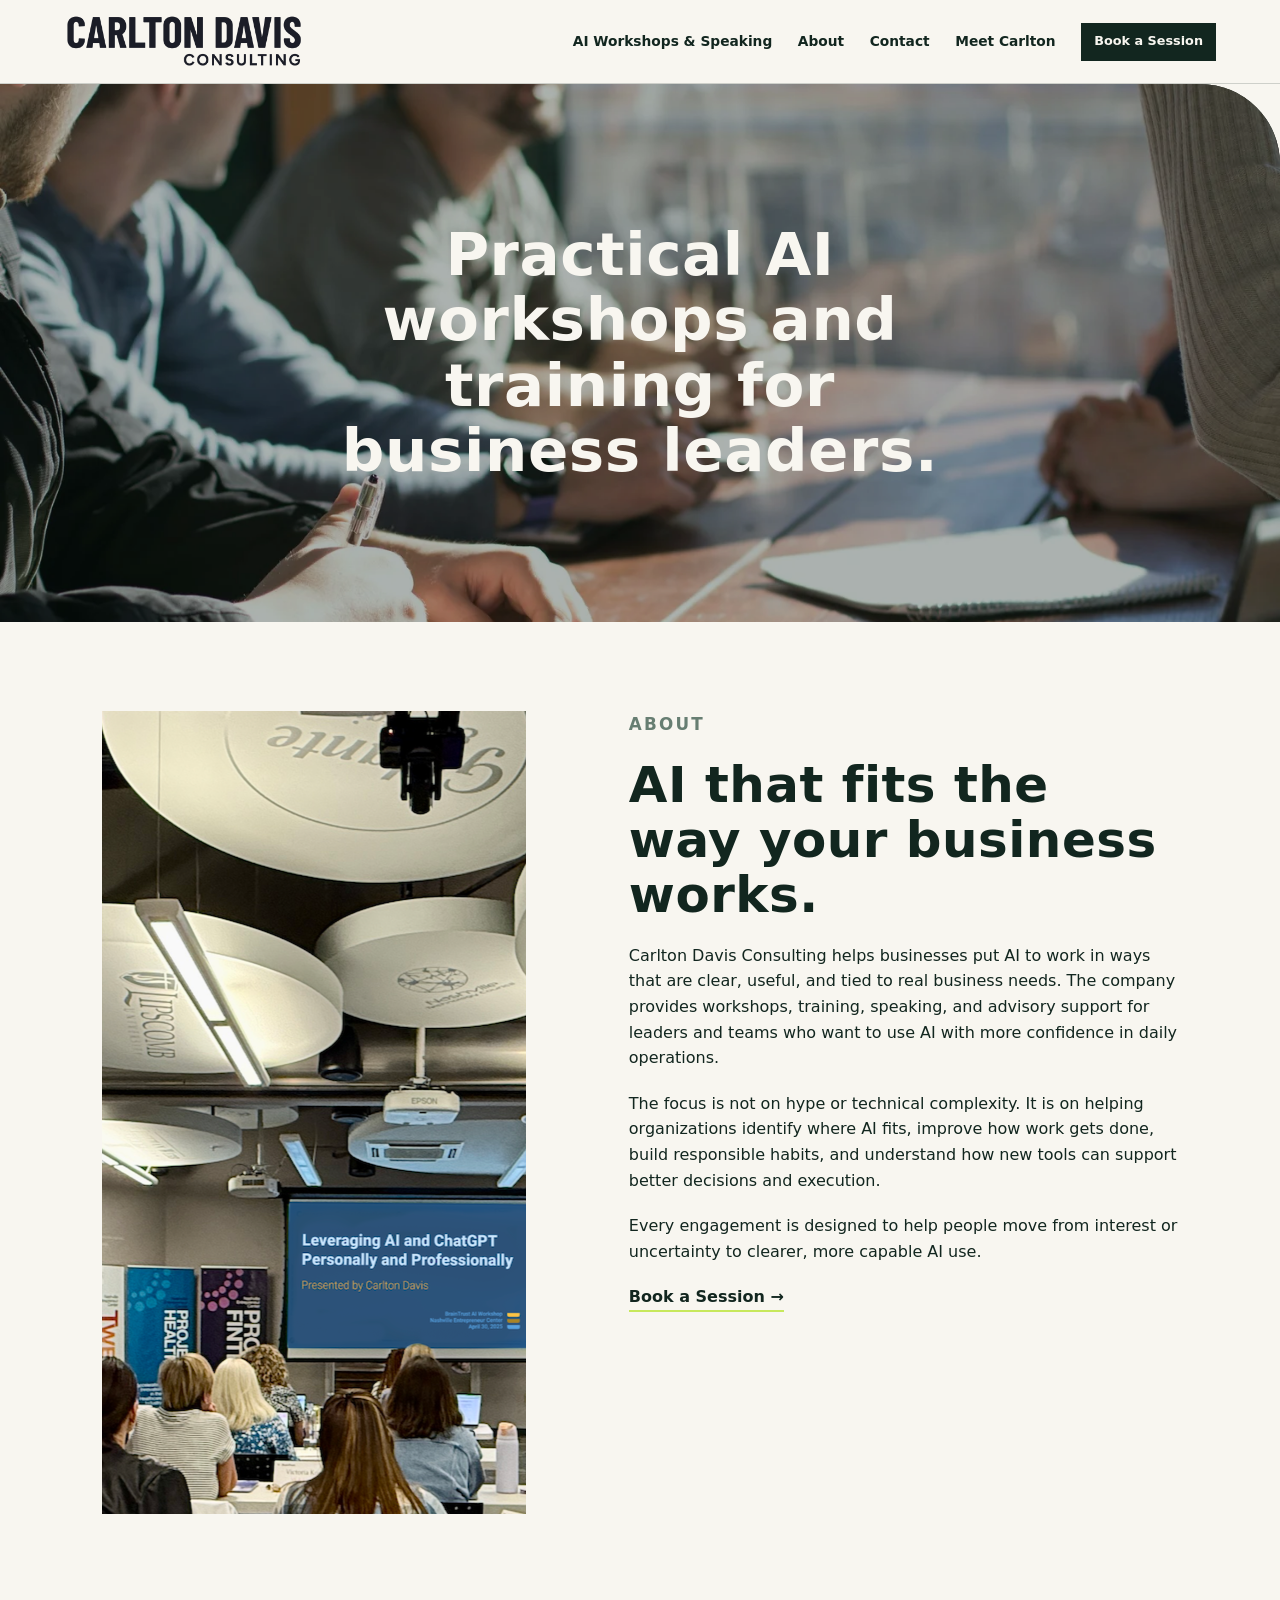
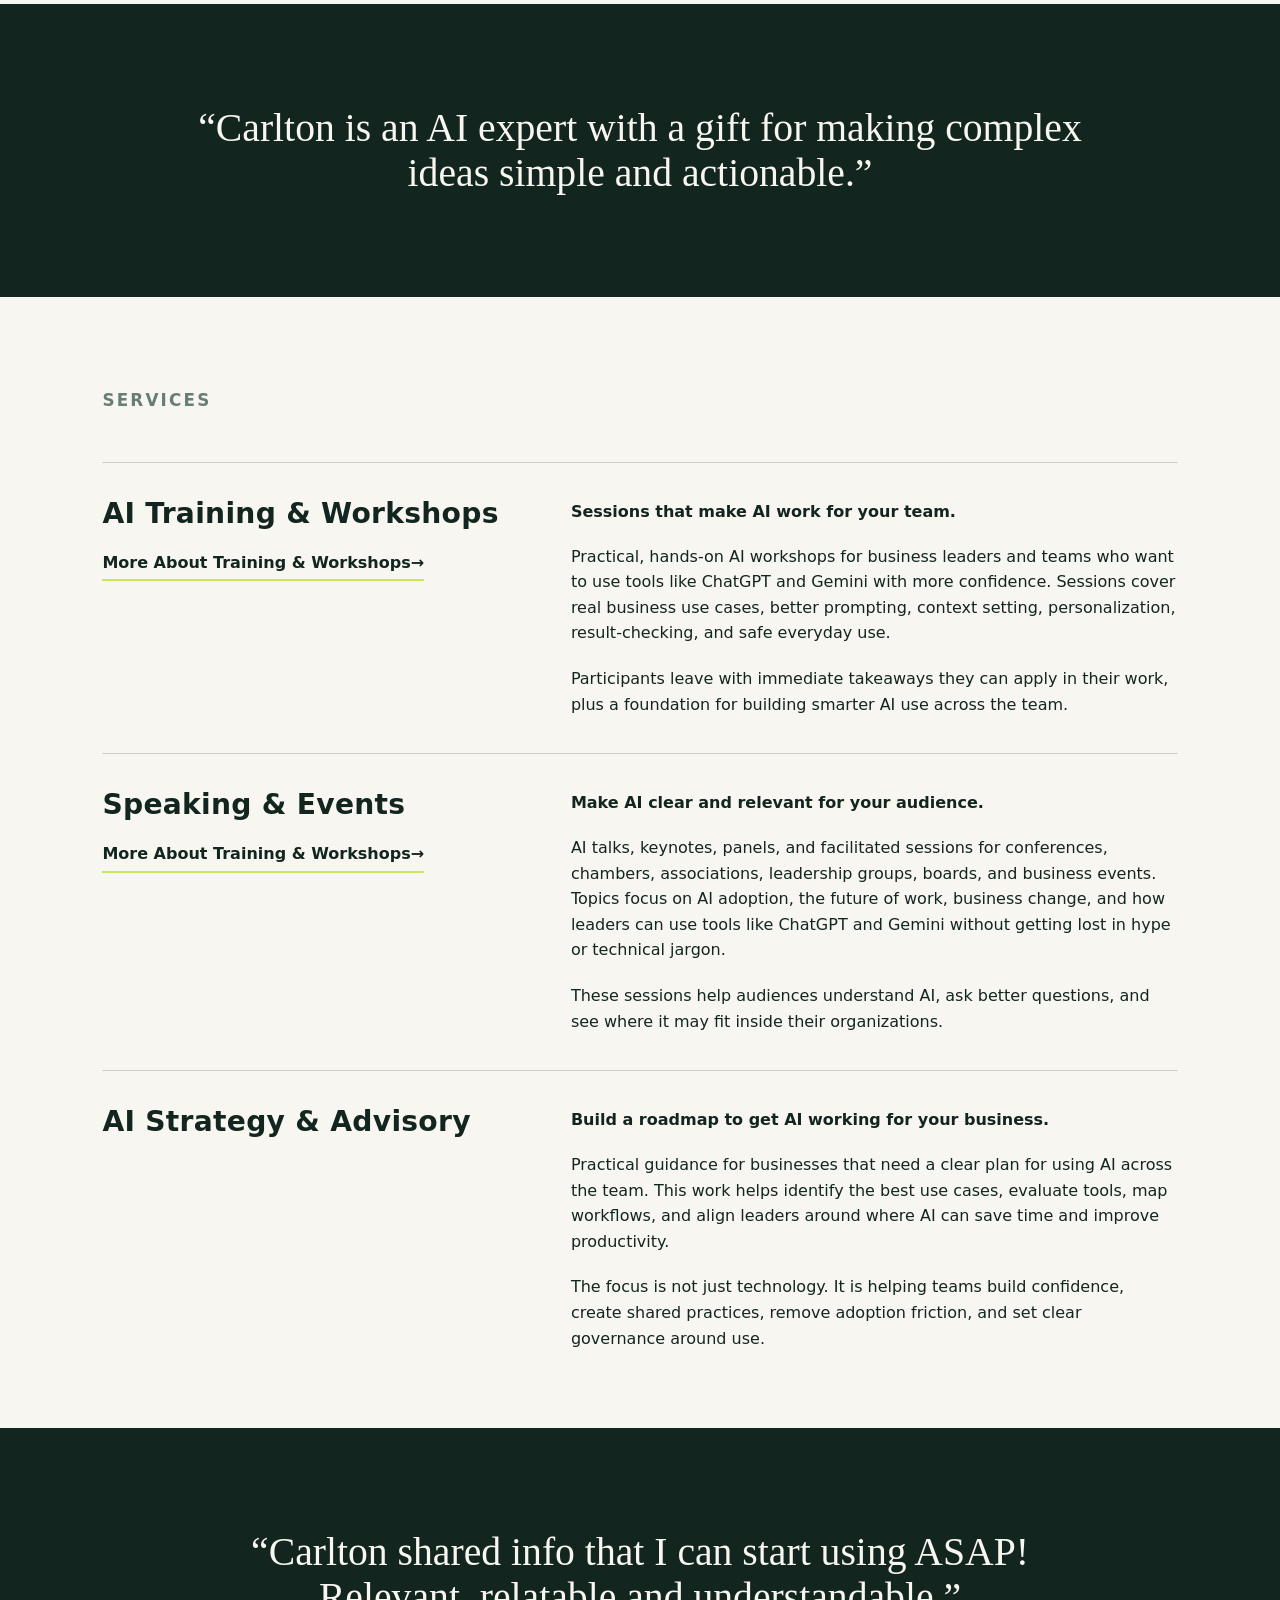
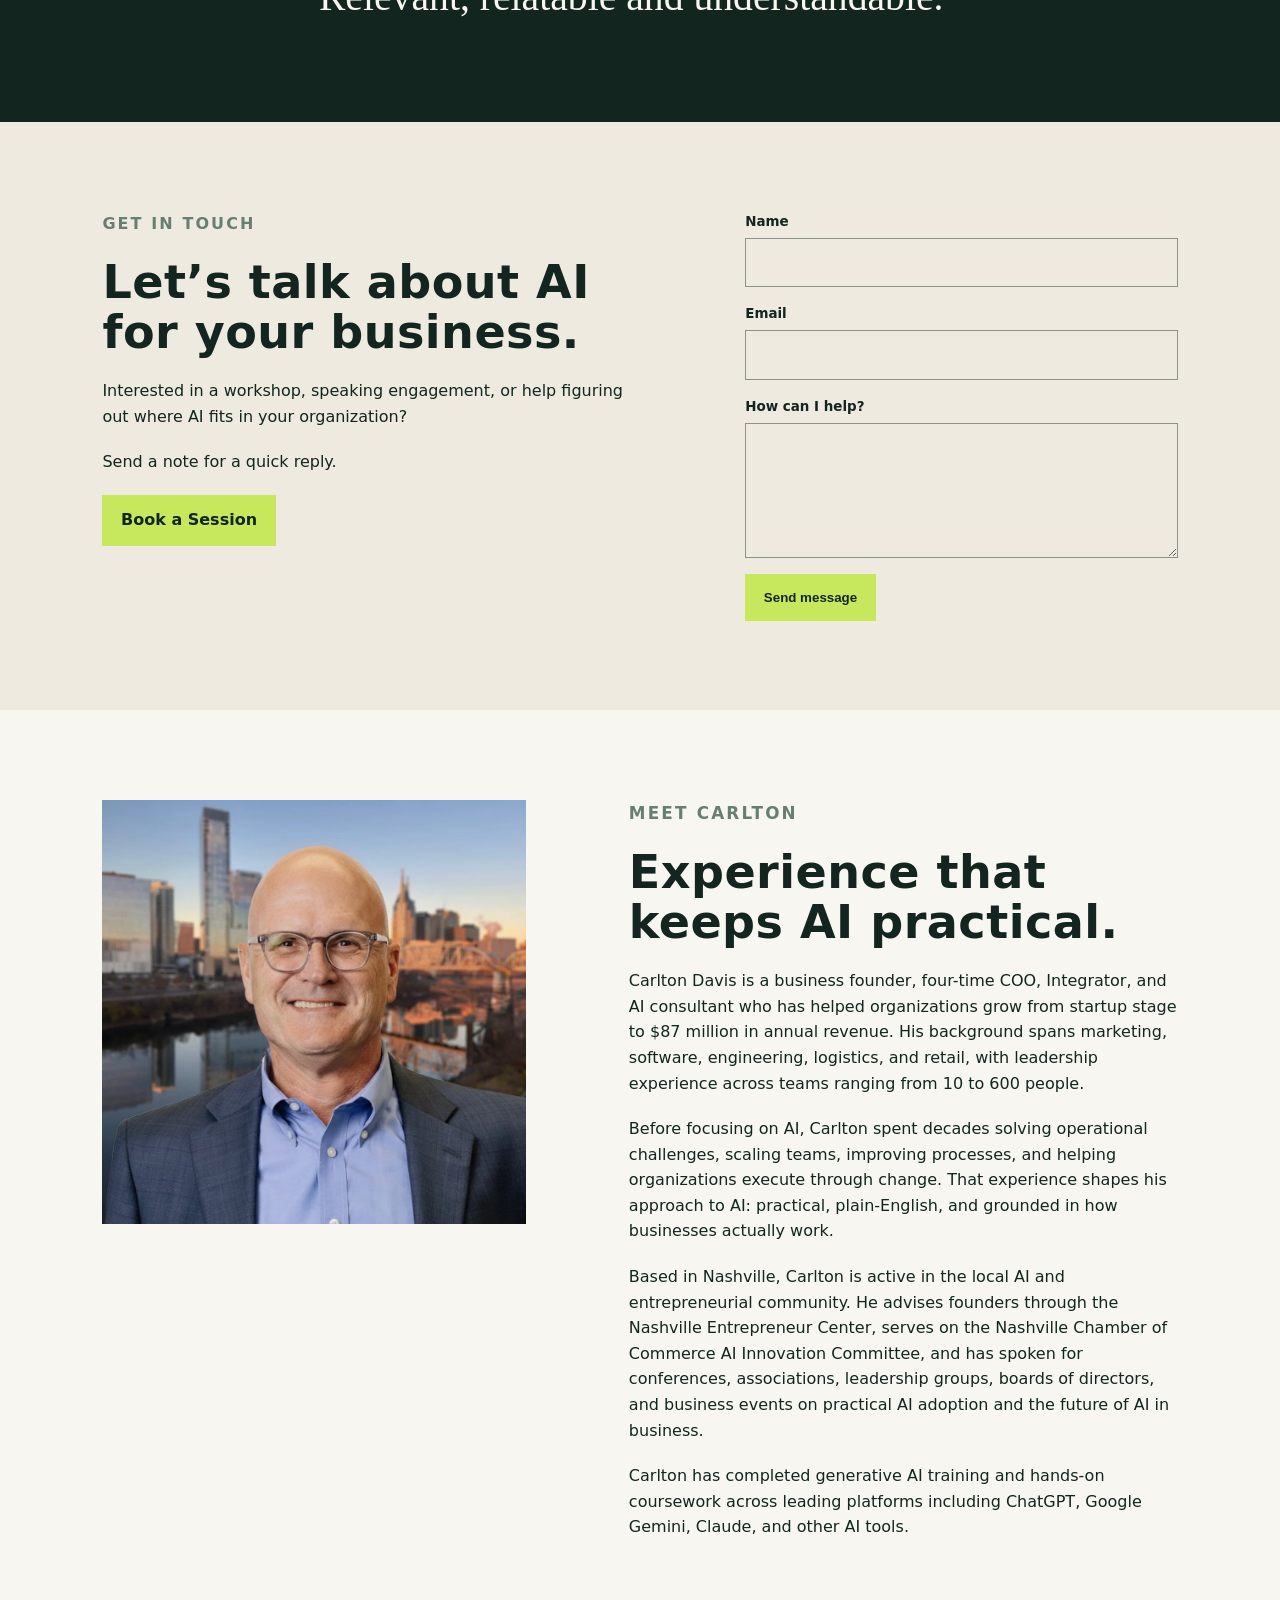
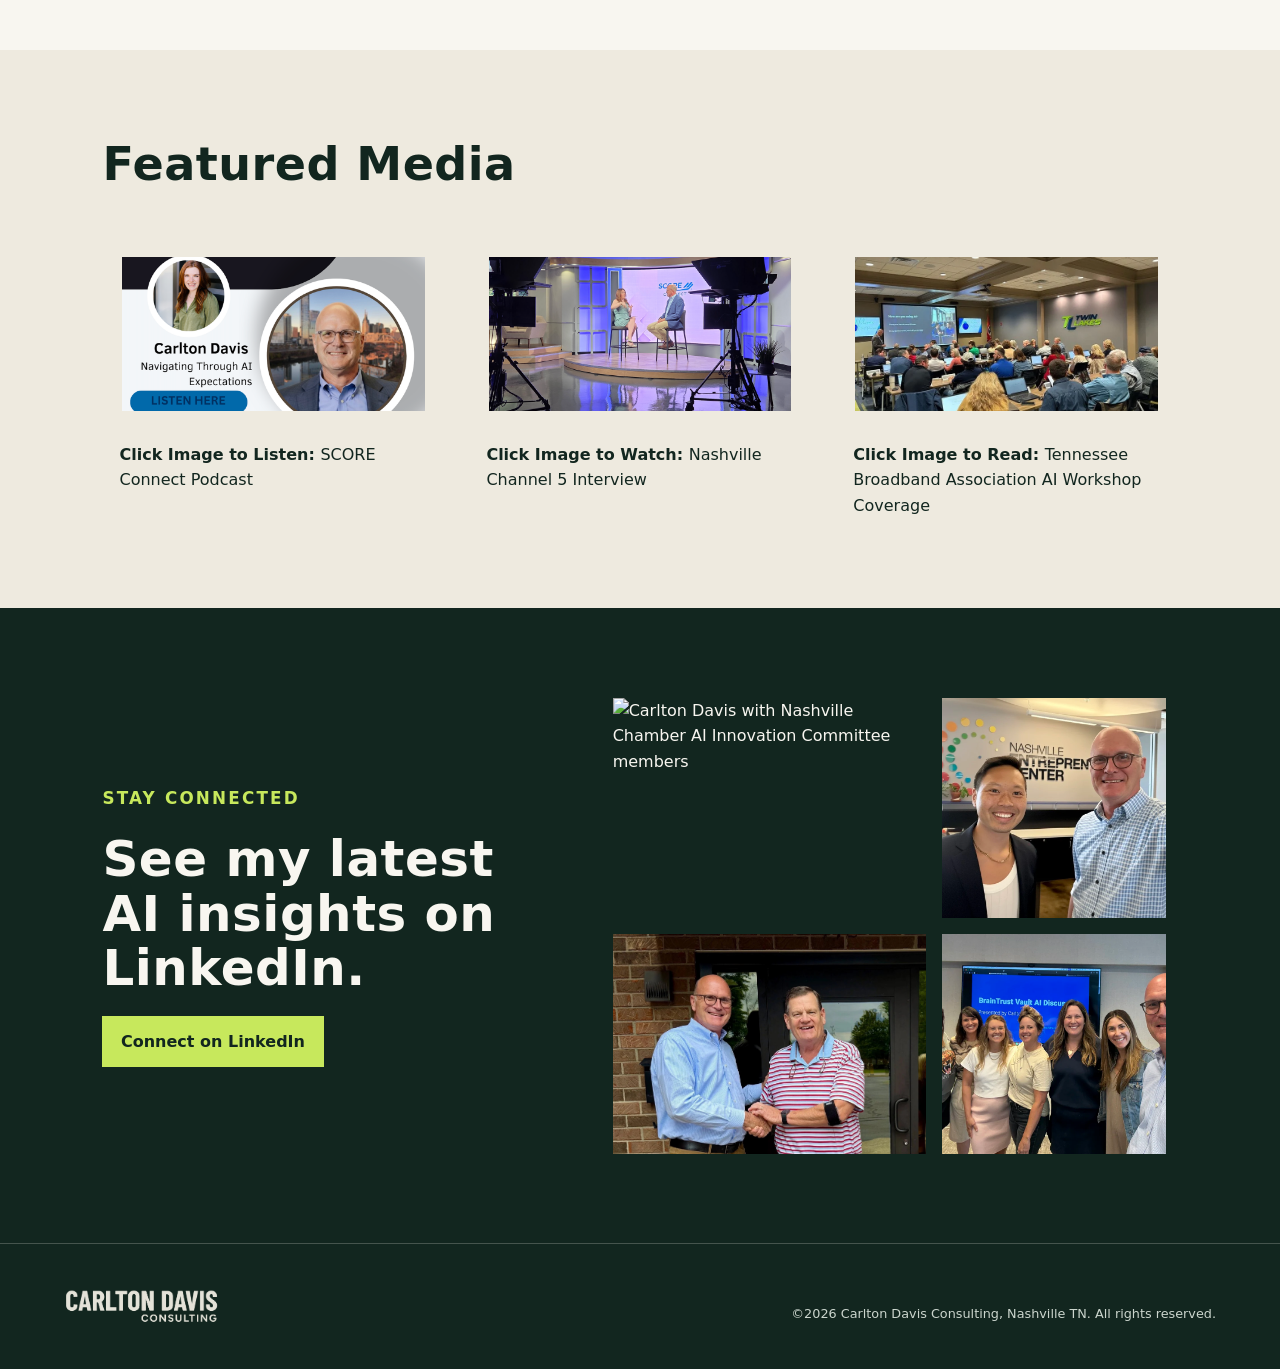
==== index.html @ 9c897fec "Update index.html" ====
<!doctype html>
<html lang="en">
  <head>
    <meta charset="utf-8">
    <meta name="viewport" content="width=device-width, initial-scale=1">
    <meta name="description" content="Carlton Davis Consulting helps business leaders and teams use AI with practical workshops, training, speaking, and strategy in Nashville and beyond.">
    <meta name="robots" content="index, follow">
    <title>Carlton Davis Consulting | Practical AI Workshops &amp; Training</title>
    <link rel="canonical" href="https://www.carltondavisconsulting.com/">
    <meta property="og:site_name" content="Carlton Davis Consulting">
    <meta property="og:type" content="website">
    <meta property="og:title" content="Carlton Davis Consulting | Practical AI Workshops &amp; Training">
    <meta property="og:description" content="Practical AI workshops, training, speaking, and strategy for business leaders and teams.">
    <meta property="og:url" content="https://www.carltondavisconsulting.com/">
    <meta property="og:image" content="https://www.carltondavisconsulting.com/assets/og.jpg">
    <meta name="twitter:card" content="summary_large_image">
    <meta name="twitter:title" content="Carlton Davis Consulting | Practical AI Workshops &amp; Training">
    <meta name="twitter:description" content="Practical AI workshops, training, speaking, and strategy for business leaders and teams.">
    <meta name="twitter:image" content="https://www.carltondavisconsulting.com/assets/og.jpg">
    <link rel="stylesheet" href="assets/styles.css">

    <link rel="stylesheet" href="assets/hero.css?v=11">
    <link rel="stylesheet" href="assets/headings.css?v=10">
    <link rel="stylesheet" href="assets/quote-bands.css">
    <link rel="stylesheet" href="assets/contact-light.css">
    <link rel="stylesheet" href="assets/services-layout.css">
    <link rel="stylesheet" href="assets/meet-carlton-image.css">
    <link rel="stylesheet" href="assets/featured-media.css?v=3">
    <script type="application/ld+json">
      {"@context":"https://schema.org","@type":"ProfessionalService","name":"Carlton Davis Consulting","url":"https://www.carltondavisconsulting.com/","description":"Practical AI workshops, training, speaking, and strategy for business leaders and teams.","areaServed":"Nashville, Tennessee and beyond","founder":{"@type":"Person","name":"Carlton Davis"},"sameAs":["https://www.linkedin.com/in/carltondavis/"],"hasOfferCatalog":{"@type":"OfferCatalog","name":"Services","itemListElement":[{"@type":"Offer","itemOffered":{"@type":"Service","name":"AI Training & Workshops"}},{"@type":"Offer","itemOffered":{"@type":"Service","name":"Speaking & Events"}},{"@type":"Offer","itemOffered":{"@type":"Service","name":"AI Strategy & Advisory"}}]}}
    </script>
  </head>
  <body>
    <a class="skip-link" href="#main">Skip to content</a>
    <header class="site-header">
      <a class="brand" href="/" aria-label="Carlton Davis Consulting home">Carlton Davis <span>Consulting</span></a>
      <button class="menu-button" type="button" aria-expanded="false" aria-controls="site-nav">Menu</button>
      <nav id="site-nav" class="site-nav" aria-label="Primary navigation">
        <a href="ai-workshops-speaking/index.html">AI Workshops &amp; Speaking</a>
        <a href="#about">About</a>
        <a href="#contact">Contact</a>
        <a href="#carlton">Meet Carlton</a>
        <a class="button button-small" href="https://calendar.app.google/vsopyCJjrNw46KgU7" target="_blank" rel="noopener">Book a Session<span class="sr-only">, opens Google Calendar</span></a>
      </nav>
    </header>
    <main id="main">
      <section class="hero section-dark">
        <div class="hero-copy">
          <h1>Practical AI<br>workshops and<br>training for<br>business leaders.</h1>
        </div>
        <img class="hero-image" src="assets/hero.jpg" width="1500" height="1000" alt="Business team collaborating around a table" fetchpriority="high">
      </section>

      <section id="about" class="section split intro">
        <img src="assets/panel.jpg" width="1487" height="803" alt="Carlton Davis speaking on an AI panel at Nashville Entrepreneur Center" loading="lazy">
        <div>
          <p class="eyebrow">About</p>
          <h2>AI that fits the way your business works.</h2>
          <p>Carlton Davis Consulting helps businesses put AI to work in ways that are clear, useful, and tied to real business needs. The company provides workshops, training, speaking, and advisory support for leaders and teams who want to use AI with more confidence in daily operations.</p>
          <p>The focus is not on hype or technical complexity. It is on helping organizations identify where AI fits, improve how work gets done, build responsible habits, and understand how new tools can support better decisions and execution.</p>
          <p>Every engagement is designed to help people move from interest or uncertainty to clearer, more capable AI use.</p>
          <a class="text-link" href="https://calendar.app.google/vsopyCJjrNw46KgU7" target="_blank" rel="noopener">Book a Session <span aria-hidden="true">→</span></a>
        </div>
      </section>

      <blockquote class="quote section-dark">“Carlton is an AI expert with a gift for making complex ideas simple and actionable.”</blockquote>

      <section class="section services" aria-label="Services">
        <div class="section-heading"><p class="eyebrow">Services</p></div>
        <div class="service-list">
          <article>
            <div class="service-main"><h3>AI Training &amp; Workshops</h3><a class="text-link" href="ai-workshops-speaking/">More About Training &amp; Workshops <span aria-hidden="true">→</span></a></div>
            <div class="service-copy"><p class="service-tagline">Sessions that make AI work for your team.</p><p>Practical, hands-on AI workshops for business leaders and teams who want to use tools like ChatGPT and Gemini with more confidence. Sessions cover real business use cases, better prompting, context setting, personalization, result-checking, and safe everyday use.</p><p class="service-support">Participants leave with immediate takeaways they can apply in their work, plus a foundation for building smarter AI use across the team.</p></div>
          </article>
          <article>
            <div class="service-main"><h3>Speaking &amp; Events</h3><a class="text-link" href="ai-workshops-speaking/">More About Training &amp; Workshops <span aria-hidden="true">→</span></a></div>
            <div class="service-copy"><p class="service-tagline">Make AI clear and relevant for your audience.</p><p>AI talks, keynotes, panels, and facilitated sessions for conferences, chambers, associations, leadership groups, boards, and business events. Topics focus on AI adoption, the future of work, business change, and how leaders can use tools like ChatGPT and Gemini without getting lost in hype or technical jargon.</p><p class="service-support">These sessions help audiences understand AI, ask better questions, and see where it may fit inside their organizations.</p></div>
          </article>
          <article>
            <div class="service-main"><h3>AI Strategy &amp; Advisory</h3></div>
            <div class="service-copy"><p class="service-tagline">Build a roadmap to get AI working for your business.</p><p>Practical guidance for businesses that need a clear plan for using AI across the team. This work helps identify the best use cases, evaluate tools, map workflows, and align leaders around where AI can save time and improve productivity.</p><p class="service-support">The focus is not just technology. It is helping teams build confidence, create shared practices, remove adoption friction, and set clear governance around use.</p></div>
          </article>
        </div>
      </section>

      <blockquote class="quote quote-light">“Carlton shared info that I can start using ASAP! Relevant, relatable and understandable.”</blockquote>

      <section id="contact" class="section contact-section">
        <div><p class="eyebrow">Get in touch</p><h2>Let’s talk about AI for your business.</h2><p>Interested in a workshop, speaking engagement, or help figuring out where AI fits in your organization?</p><p>Send a note for a quick reply.</p><a class="button button-light" href="https://calendar.app.google/vsopyCJjrNw46KgU7" target="_blank" rel="noopener">Book a Session<span class="sr-only">, opens Google Calendar</span></a></div>
        <form class="contact-form" action="https://formspree.io/f/xrpzqgog" method="POST">
          <label>Name<input name="name" autocomplete="name" required></label>
          <label>Email<input type="email" name="email" autocomplete="email" required></label>
          <label>How can I help?<textarea name="message" rows="5" required></textarea></label>
          <button class="button button-light" type="submit">Send message</button>
        </form>
      </section>

      <section id="carlton" class="section split bio">
        <img src="assets/carlton.jpg" width="1024" height="1024" alt="Carlton Davis, AI consultant and trainer" loading="lazy">
        <div><p class="eyebrow">Meet Carlton</p><h2>Experience that keeps AI practical.</h2><p>Carlton Davis is a business founder, four-time COO, Integrator, and AI consultant who has helped organizations grow from startup stage to $87 million in annual revenue. His background spans marketing, software, engineering, logistics, and retail, with leadership experience across teams ranging from 10 to 600 people.</p><p>Before focusing on AI, Carlton spent decades solving operational challenges, scaling teams, improving processes, and helping organizations execute through change. That experience shapes his approach to AI: practical, plain-English, and grounded in how businesses actually work.</p><p>Based in Nashville, Carlton is active in the local AI and entrepreneurial community. He advises founders through the Nashville Entrepreneur Center, serves on the Nashville Chamber of Commerce AI Innovation Committee, and has spoken for conferences, associations, leadership groups, boards of directors, and business events on practical AI adoption and the future of AI in business.</p><p>Carlton has completed generative AI training and hands-on coursework across leading platforms including ChatGPT, Google Gemini, Claude, and other AI tools.</p></div>
      </section>

      <section class="section media" aria-labelledby="media-heading"><div class="section-heading"><h2 id="media-heading">Featured Media</h2></div><div class="media-grid"><a href="https://html5-player.libsyn.com/embed/episode/id/41222910/height/90/theme/custom/thumbnail/yes/direction/forward/render-playlist/no/custom-color/000000/" target="_blank" rel="noopener"><span class="media-image"><img src="assets/podcast.png" width="1000" height="560" alt="SCORE Connect podcast artwork" loading="lazy"></span><span class="media-caption"><strong>Click Image to Listen:</strong> <i style="font-style: normal; font-weight: 400;">SCORE Connect Podcast</i></span></a><a href="https://cf.cdn.uplynk.com/ause1/slices/ba9/9ca48a3b38ef42538c6fe52a659b1e99/ba9e548a7441422fa6a9f8944dccf2cf/ba9e548a7441422fa6a9f8944dccf2cf_e.mp4" target="_blank" rel="noopener"><span class="media-image"><img src="assets/channel5.jpg" width="1000" height="560" alt="Nashville Channel 5 interview artwork" loading="lazy"></span><span class="media-caption"><strong>Click Image to Watch:</strong> <i style="font-style: normal; font-weight: 400;">Nashville Channel 5 Interview</i></span></a><a href="https://www.tennesseebroadband.com/2026/03/ai-workshop-aims-to-reduce-fears-and-promote-adoption/" target="_blank" rel="noopener"><span class="media-image"><img src="assets/workshop.jpg" width="800" height="600" alt="AI workshop participants learning practical business uses for AI" loading="lazy"></span><span class="media-caption"><strong>Click Image to Read:</strong> <i style="font-style: normal; font-weight: 400;">Tennessee Broadband Association AI Workshop Coverage</i></span></a></div></section>

      <section class="section insights section-dark"><div><p class="eyebrow">Stay connected</p><h2>See my latest AI insights on LinkedIn.</h2><a class="button button-light" href="https://www.linkedin.com/in/carltondavis/" target="_blank" rel="noopener">Connect on LinkedIn<span class="sr-only">, opens LinkedIn</span></a></div><div class="gallery"><img src="assets/chamber-ai-innovation-committee.png" width="2300" height="1616" alt="Carlton Davis with Nashville Chamber AI Innovation Committee members" loading="lazy"><img src="assets/client.jpg" width="1026" height="803" alt="Carlton Davis with an AI training client" loading="lazy"><span class="handshake-tile"><img src="assets/business-colleague-after-training.jpg" width="1738" height="2215" alt="Carlton Davis with a business colleague after a training session" loading="lazy"></span><img src="assets/group.jpg" width="3732" height="2799" alt="Carlton Davis with participants after an AI workshop" loading="lazy"></div></section>
    </main>
    <footer><a class="brand" href="/" aria-label="Carlton Davis Consulting home"><img class="footer-logo" src="assets/cdc-logo.png" width="838" height="190" alt="Carlton Davis Consulting"></a><p>©2026 Carlton Davis Consulting, Nashville TN. All rights reserved.</p></footer>
    <script src="assets/site.js"></script>
  </body>
</html>
---- assets/styles.css ----
:root{--ink:#12261f;--paper:#f8f6f0;--cream:#eeeadf;--lime:#c7e85c;--coral:#f39b78;--muted:#66746e;--line:rgba(18,38,31,.18);--sans:Inter,ui-sans-serif,system-ui,-apple-system,BlinkMacSystemFont,"Segoe UI",sans-serif;--serif:Georgia,"Times New Roman",serif}*{box-sizing:border-box}html{scroll-behavior:smooth}body{margin:0;background:var(--paper);color:var(--ink);font:16px/1.6 var(--sans)}img{display:block;max-width:100%}a{color:inherit;text-underline-offset:.18em}.skip-link{position:absolute;left:1rem;top:-4rem;background:var(--lime);padding:.6rem 1rem;z-index:20}.skip-link:focus{top:1rem}.site-header{min-height:84px;padding:0 clamp(1.25rem,5vw,5rem);display:flex;align-items:center;justify-content:space-between;gap:2rem;background:var(--paper);border-bottom:1px solid var(--line);position:relative;z-index:5}.brand{font-size:1.1rem;font-weight:800;text-decoration:none;letter-spacing:-.03em;line-height:1.05}.brand span{display:block;font-weight:450}.site-nav{display:flex;align-items:center;gap:clamp(.8rem,2vw,1.8rem);font-size:.86rem;font-weight:650}.site-nav>a:not(.button){text-decoration:none}.site-nav>a:not(.button):hover,.site-nav>a:not(.button):focus-visible{color:#4a6948}.menu-button{display:none;background:none;border:1px solid var(--ink);padding:.5rem .7rem;font:inherit;font-weight:700}.button{display:inline-flex;align-items:center;justify-content:center;min-height:47px;padding:.72rem 1.1rem;border:1px solid var(--ink);background:var(--ink);color:var(--paper);font-weight:750;text-decoration:none;transition:transform .2s,background .2s}.button:hover,.button:focus-visible{background:#244a3c;transform:translateY(-2px)}.button-light{border-color:var(--lime);background:var(--lime);color:var(--ink)}.button-light:hover,.button-light:focus-visible{background:#dcf28c}.button-small{min-height:38px;padding:.45rem .75rem;font-size:.8rem}.section{padding:clamp(4.5rem,9vw,9rem) clamp(1.25rem,8vw,11rem)}.section-dark{background:var(--ink);color:var(--paper)}.eyebrow{text-transform:uppercase;letter-spacing:.13em;font-size:.72rem;font-weight:800;margin:0 0 1.25rem;color:#677e72}.section-dark .eyebrow{color:var(--lime)}h1,h2,h3{line-height:.98;letter-spacing:-.055em;margin:0;font-weight:800}h1,h2{font-size:clamp(2.65rem,6vw,6.15rem)}h2{font-size:clamp(2.15rem,4.1vw,4.6rem)}h3{font-size:clamp(1.45rem,2.2vw,2.45rem)}p{margin:0 0 1.25rem}.hero{padding:clamp(3rem,7vw,8rem) clamp(1.25rem,8vw,11rem);display:grid;grid-template-columns:minmax(0,1fr) minmax(280px,.84fr);gap:clamp(2rem,7vw,8rem);align-items:end;min-height:680px}.hero-copy{position:relative;z-index:1}.hero h1{max-width:9ch}.hero-lede{font-size:clamp(1.1rem,1.6vw,1.45rem);max-width:34rem;margin:2rem 0}.hero-image{align-self:stretch;object-fit:cover;min-height:420px;max-height:650px;border-radius:0 5rem 0 0}.split{display:grid;grid-template-columns:minmax(260px,.85fr) minmax(0,1.1fr);gap:clamp(2rem,8vw,9rem);align-items:start}.split>img{width:100%;aspect-ratio:1.1;object-fit:cover}.intro>img{aspect-ratio:1.1;object-position:center}.split>div{max-width:52rem}.split p{font-size:1.05rem}.text-link{font-weight:800;text-decoration:none;border-bottom:2px solid var(--lime);padding-bottom:.25rem}.quote{margin:0;padding:clamp(3.5rem,8vw,8rem) clamp(1.25rem,14vw,16rem);font:clamp(1.65rem,3.1vw,3.5rem)/1.12 var(--serif);text-align:center}.quote-light{background:var(--coral);color:var(--ink)}.section-heading{max-width:55rem;margin-bottom:3rem}.service-list{border-top:1px solid var(--line)}.service-list article{display:grid;grid-template-columns:7rem minmax(10rem,1fr) minmax(13rem,1.2fr) minmax(14rem,1.5fr);gap:1.5rem;padding:2.25rem 0;border-bottom:1px solid var(--line)}.service-list article>span{font-weight:800;color:#6e8879}.service-list p{font-size:.95rem}.service-list .service-tagline{font-weight:750;font-size:1.1rem}.service-list .text-link{align-self:start;width:max-content}.contact-section{display:grid;grid-template-columns:1fr minmax(280px,.8fr);gap:clamp(2rem,8vw,8rem)}.contact-section>div{max-width:43rem}.contact-form{display:grid;gap:1rem}.contact-form label{font-size:.84rem;font-weight:800}.contact-form input,.contact-form textarea{display:block;width:100%;margin-top:.35rem;padding:.8rem;border:1px solid rgba(248,246,240,.55);background:transparent;color:var(--paper);font:inherit}.contact-form textarea{resize:vertical}.contact-form .button{justify-self:start}.bio>img{border-radius:50%}.media{background:var(--cream)}.media-grid{display:grid;grid-template-columns:1fr 1fr;gap:1.4rem}.media-grid a{background:var(--paper);text-decoration:none;font-weight:800}.media-grid img{width:100%;aspect-ratio:1.4;object-fit:cover}.media-grid span{display:flex;justify-content:space-between;gap:1rem;padding:1.2rem}.media-grid b{color:#4d7b4d}.insights{display:grid;grid-template-columns:.9fr 1.1fr;gap:3rem;align-items:center}.gallery{display:grid;grid-template-columns:1.05fr .95fr;gap:1rem}.gallery img{width:100%;height:300px;object-fit:cover}.gallery img:last-child{object-position:center 30%}footer{padding:2.8rem clamp(1.25rem,5vw,5rem);display:flex;justify-content:space-between;align-items:end;gap:2rem;background:var(--ink);color:var(--paper);border-top:1px solid rgba(248,246,240,.22)}footer p{font-size:.8rem;margin:0;color:#cbd5cd}.page-hero{position:relative;min-height:620px;color:var(--paper);display:grid;place-items:end start;padding:clamp(3rem,7vw,8rem) clamp(1.25rem,8vw,11rem);overflow:hidden}.page-hero:after{content:"";position:absolute;inset:0;background:linear-gradient(90deg,rgba(10,28,22,.88),rgba(10,28,22,.35))}.page-hero>img{position:absolute;inset:0;width:100%;height:100%;object-fit:cover}.page-hero>div{position:relative;z-index:1;max-width:800px}.page-hero h1{margin-bottom:1.5rem}.page-hero p:not(.eyebrow){font-size:1.15rem;max-width:44rem;margin-bottom:2rem}.training-intro{max-width:900px;margin:auto;text-align:center}.training-intro>p:last-child{font-size:1.15rem;margin-top:2rem}.formats{display:grid;grid-template-columns:repeat(3,1fr);gap:1px;padding:0;background:var(--line)}.formats article{padding:clamp(2.5rem,5vw,5rem);background:var(--paper)}.formats span{color:#63874d;font-weight:850}.formats h3{margin:2rem 0 1.2rem}.two-column{display:grid;grid-template-columns:1fr 1fr;gap:4rem}.two-column ul{list-style:none;padding:0;margin:2rem 0 0}.two-column li{padding:1rem 0;border-top:1px solid rgba(248,246,240,.25);font-size:1.15rem}.faq{max-width:1000px;margin:auto}.faq h2{margin-bottom:3rem}.faq details{border-top:1px solid var(--line);padding:1.35rem 0}.faq details:last-child{border-bottom:1px solid var(--line)}.faq summary{cursor:pointer;font-weight:800;font-size:1.2rem;list-style-position:outside}.faq summary::marker{color:#598144}.faq details p{max-width:700px;margin:1rem 0 0}.cta{text-align:center}.cta h2{max-width:800px;margin:0 auto 2rem}.sr-only{position:absolute;width:1px;height:1px;padding:0;margin:-1px;overflow:hidden;clip:rect(0,0,0,0);white-space:nowrap;border:0}@media(max-width:900px){.site-header{min-height:72px}.menu-button{display:block}.site-nav{display:none;position:absolute;top:100%;left:0;right:0;padding:1rem 1.25rem 1.5rem;background:var(--paper);border-bottom:1px solid var(--line);align-items:stretch;gap:1rem}.site-nav.is-open{display:flex;flex-direction:column}.site-nav .button{width:max-content}.hero{grid-template-columns:1fr;min-height:auto}.hero-image{max-height:450px;min-height:300px}.service-list article{grid-template-columns:4rem 1fr;gap:.7rem 1.5rem}.service-list article>p,.service-list article>a{grid-column:2}.contact-section,.insights{grid-template-columns:1fr}.split{gap:2.5rem}.media-grid{grid-template-columns:1fr}.two-column{gap:2.5rem}}@media(max-width:650px){h1{font-size:clamp(2.6rem,13vw,4rem)}.section{padding:4.25rem 1.25rem}.split{grid-template-columns:1fr}.split>img{max-width:440px}.quote{padding:4rem 1.25rem}.service-list article{display:block;padding:2rem 0}.service-list article>span{display:block;margin-bottom:1.2rem}.formats{grid-template-columns:1fr}.two-column{grid-template-columns:1fr}.two-column li{font-size:1rem}.gallery{grid-template-columns:1fr 1fr}.gallery img{height:220px}footer{align-items:start;flex-direction:column}.page-hero{min-height:560px;padding:3rem 1.25rem}.page-hero h1{font-size:clamp(2.5rem,12vw,3.6rem)}}@media(prefers-reduced-motion:reduce){html{scroll-behavior:auto}.button{transition:none}}
---- assets/hero.css ----
@import url("matched-headlines.css?v=1");

/* Home hero treatment follows the existing public site's full-bleed image presentation. */
.hero {
  position: relative;
  display: grid;
  grid-template-columns: 1fr;
  place-items: center;
  min-height: clamp(392px, 42vw, 630px);
  padding: clamp(3rem, 7vw, 8rem) clamp(1.25rem, 8vw, 11rem);
  overflow: hidden;
  isolation: isolate;
  border-radius: 0 5rem 0 0;
}

.hero::after {
  content: "";
  position: absolute;
  inset: 0;
  z-index: -1;
background: rgba(10, 28, 22, .34);}

.hero-image {
  position: absolute;
  inset: 0;
  z-index: -2;
  width: 100%;
  height: 100%;
  min-height: 0;
  max-height: none;
  border-radius: 0;
  object-fit: cover;
  object-position: 4% 12%;
}

.hero-copy {
  width: min(50vw, 780px);
  margin: 0 auto;
  text-align: center;
}

.hero h1 {
  font-size: clamp(2.45rem, 4.65vw, 5.15rem) !important;
  max-width: none;
  color: var(--paper);
  font-weight: 800;
  text-align: center;
  text-wrap: balance;
  line-height: 1.1;
}

@media (max-width: 767px) {
  .hero {
    min-height: 370px;
    padding: 3rem 1.25rem;
  }

  .hero-copy {
    width: 100%;
  }
}
---- assets/headings.css ----
/* Use one readable rhythm for the site's large headings. */
.section {
  padding-top: clamp(3.75rem, 7vw, 7rem);
  padding-bottom: clamp(3.75rem, 7vw, 7rem);
}

.hero h1,
.section h2,
.section h3 {
  letter-spacing: .01em;
  line-height: 1.1;
}

.section h2 {
  font-size: clamp(2rem, 3.9vw, 4.4rem);
}

/* Keep all home-page body copy on the same reading scale. */
main p:not(.eyebrow),
main .two-column li {
  font-size: 1rem !important;
  letter-spacing: normal !important;
}

/* Enforce the shared body-copy scale in the two primary home-page sections. */
.intro p:not(.eyebrow),
.services .service-list p:not(.eyebrow) {
  font-size: 1rem !important;
  letter-spacing: normal !important;
}

/* Give the home-page introduction heading a modest, deliberate separation. */
.intro h2 {
  margin-bottom: 1.25rem;
}

.bio h2 {
  margin-bottom: 1.25rem;
}

.insights h2 {
  font-size: clamp(2rem, 3.9vw, 4.4rem);
  letter-spacing: .01em !important;
  line-height: 1.1;
  margin-bottom: 1.25rem;
}

.insights .eyebrow {
  font-size: 1.05rem;
}

.contact-section .eyebrow {
  font-size: 1rem;
}

.contact-section h2,
.bio h2,
.media .section-heading h2 {
  font-size: clamp(1.85rem, 3.6vw, 4.1rem);
}

/* Match the rendered label size in the split-layout Meet Carlton section. */
.services .section-heading .eyebrow {
  font-size: 1.05rem;
}

footer .footer-logo {
  width: auto;
  height: 2.2rem;
  filter: invert(1);
}

.insights .gallery img {
  height: 220px;
}

.insights .gallery .handshake-tile img {
  object-position: center 20%;
}

.insights .gallery .handshake-tile {
  height: 220px;
  overflow: hidden;
}

.insights .gallery .handshake-tile img {
  width: 100%;
  height: 100%;
  transform: scale(1.05);
  transform-origin: center bottom;
}
---- assets/quote-bands.css ----
/* Keep both home-page testimonial bands on the same dark-green treatment. */
.quote-light {
  background: var(--ink);
  color: var(--paper);
}
---- assets/contact-light.css ----
/* Keep the booking form legible on the cream Get in Touch section. */
.contact-section {
  background: var(--cream);
  color: var(--ink);
}

.contact-section h2 {
  margin-bottom: 1.25rem;
}

.contact-section .contact-form input,
.contact-section .contact-form textarea {
  border-color: rgba(18, 38, 31, .45);
  color: var(--ink);
}
---- assets/services-layout.css ----
/* Follow the public site's two-column service-row arrangement. */
.service-list article {
  grid-template-columns: minmax(12rem, .8fr) minmax(0, 1.2fr);
  gap: clamp(2rem, 5vw, 5rem);
  align-items: start;
}

.service-main {
  grid-column: 1;
}

.service-main h3 {
  margin-bottom: 1.25rem;
}

.service-main .service-tagline {
  margin-bottom: 1.2rem;
}

.service-main .text-link {
  display: inline-flex;
}

.service-copy {
  grid-column: 2;
}

.service-copy .service-tagline {
  margin-bottom: 1.2rem;
}

.service-copy .service-support {
  margin-bottom: 0;
}

.service-list article:last-child {
  padding-bottom: 0;
  border-bottom: 0;
}

.services {
  padding-bottom: clamp(3rem, 6vw, 6rem);
}

@media (max-width: 650px) {
  .service-main,
  .service-copy {
    display: block;
  }

  .service-copy {
    margin-top: 1.25rem;
  }
}
---- assets/meet-carlton-image.css ----
/* Present Carlton's existing square portrait as a simple square image block. */
.bio > img {
  width: 100%;
  height: auto;
  aspect-ratio: 1 / 1;
  object-fit: cover;
  object-position: center;
  border-radius: 0;
}
---- assets/featured-media.css ----
/* Retain the public site's three-across media layout in the site's restrained palette. */
.media {
  background: var(--cream);
  color: var(--ink);
}

.media-grid {
  grid-template-columns: repeat(3, minmax(0, 1fr));
  gap: clamp(1rem, 2vw, 2rem);
}

.media-grid a {
  background: transparent;
  display: block;
}

.media-grid .media-image {
  display: block;
  aspect-ratio: 16 / 9;
  overflow: hidden;
}

.media-grid .media-image img {
  width: 100%;
  height: 100%;
  aspect-ratio: auto;
  object-fit: cover;
}

.media-grid .media-caption {
  display: block;
  margin: 0;
  padding: .75rem 0 0 5%;
  text-align: left;
}

.media-grid .media-caption strong {
  font-weight: 800;
}

.media-grid b {
  display: none;
}

@media (max-width: 650px) {
  .media-grid {
    grid-template-columns: 1fr;
    gap: 1.5rem;
  }
}
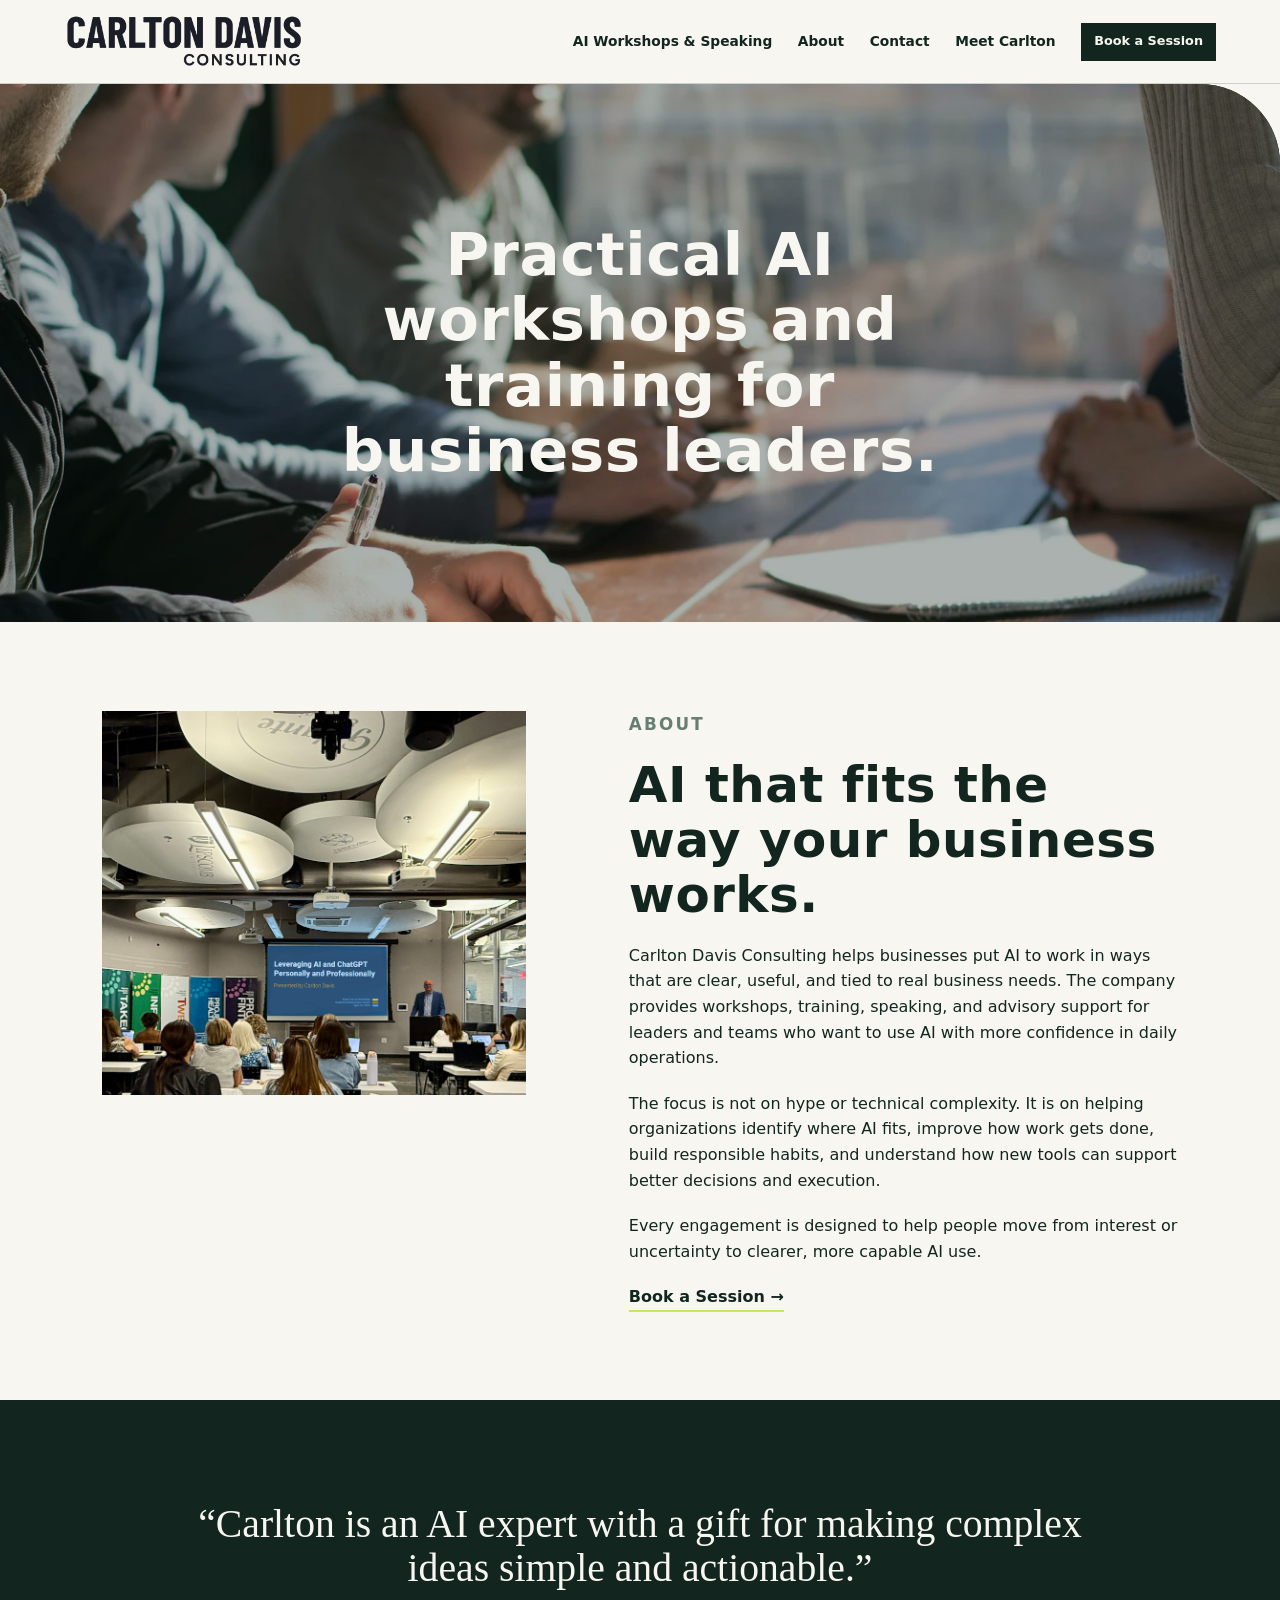
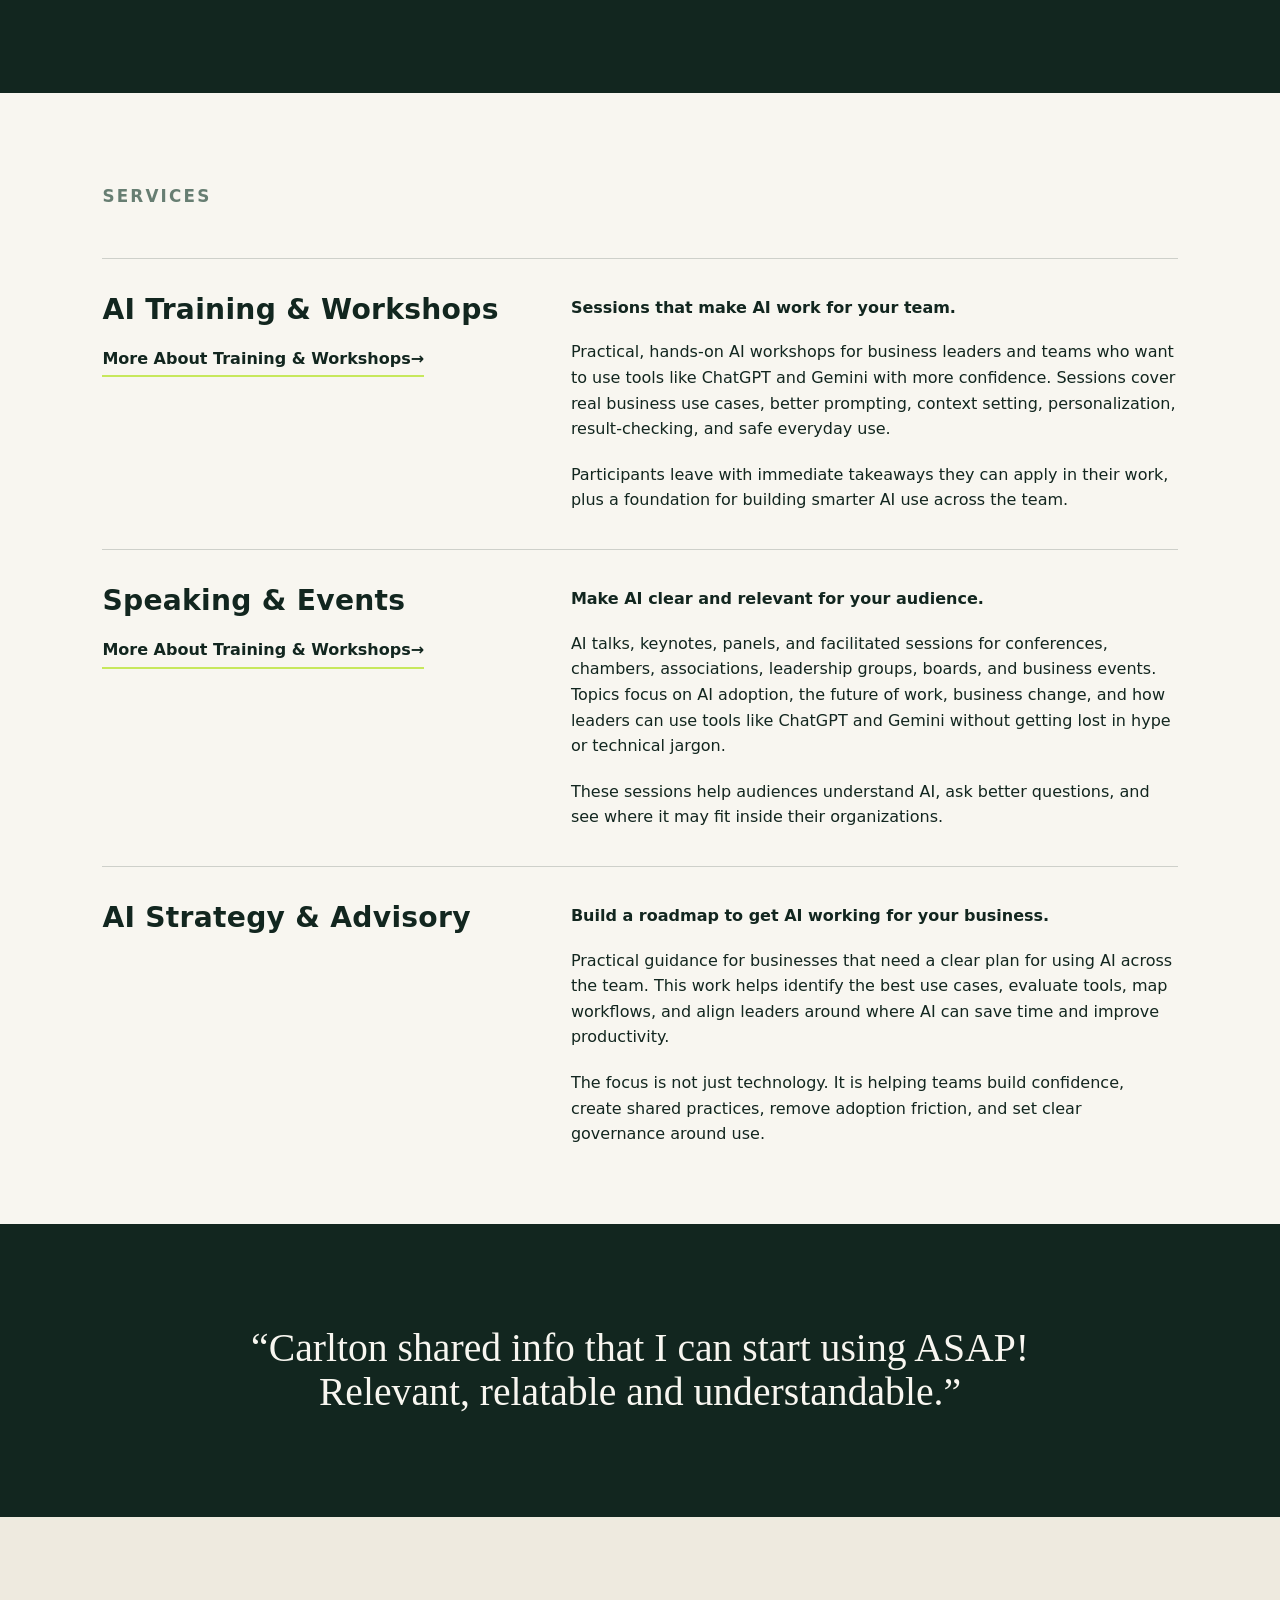
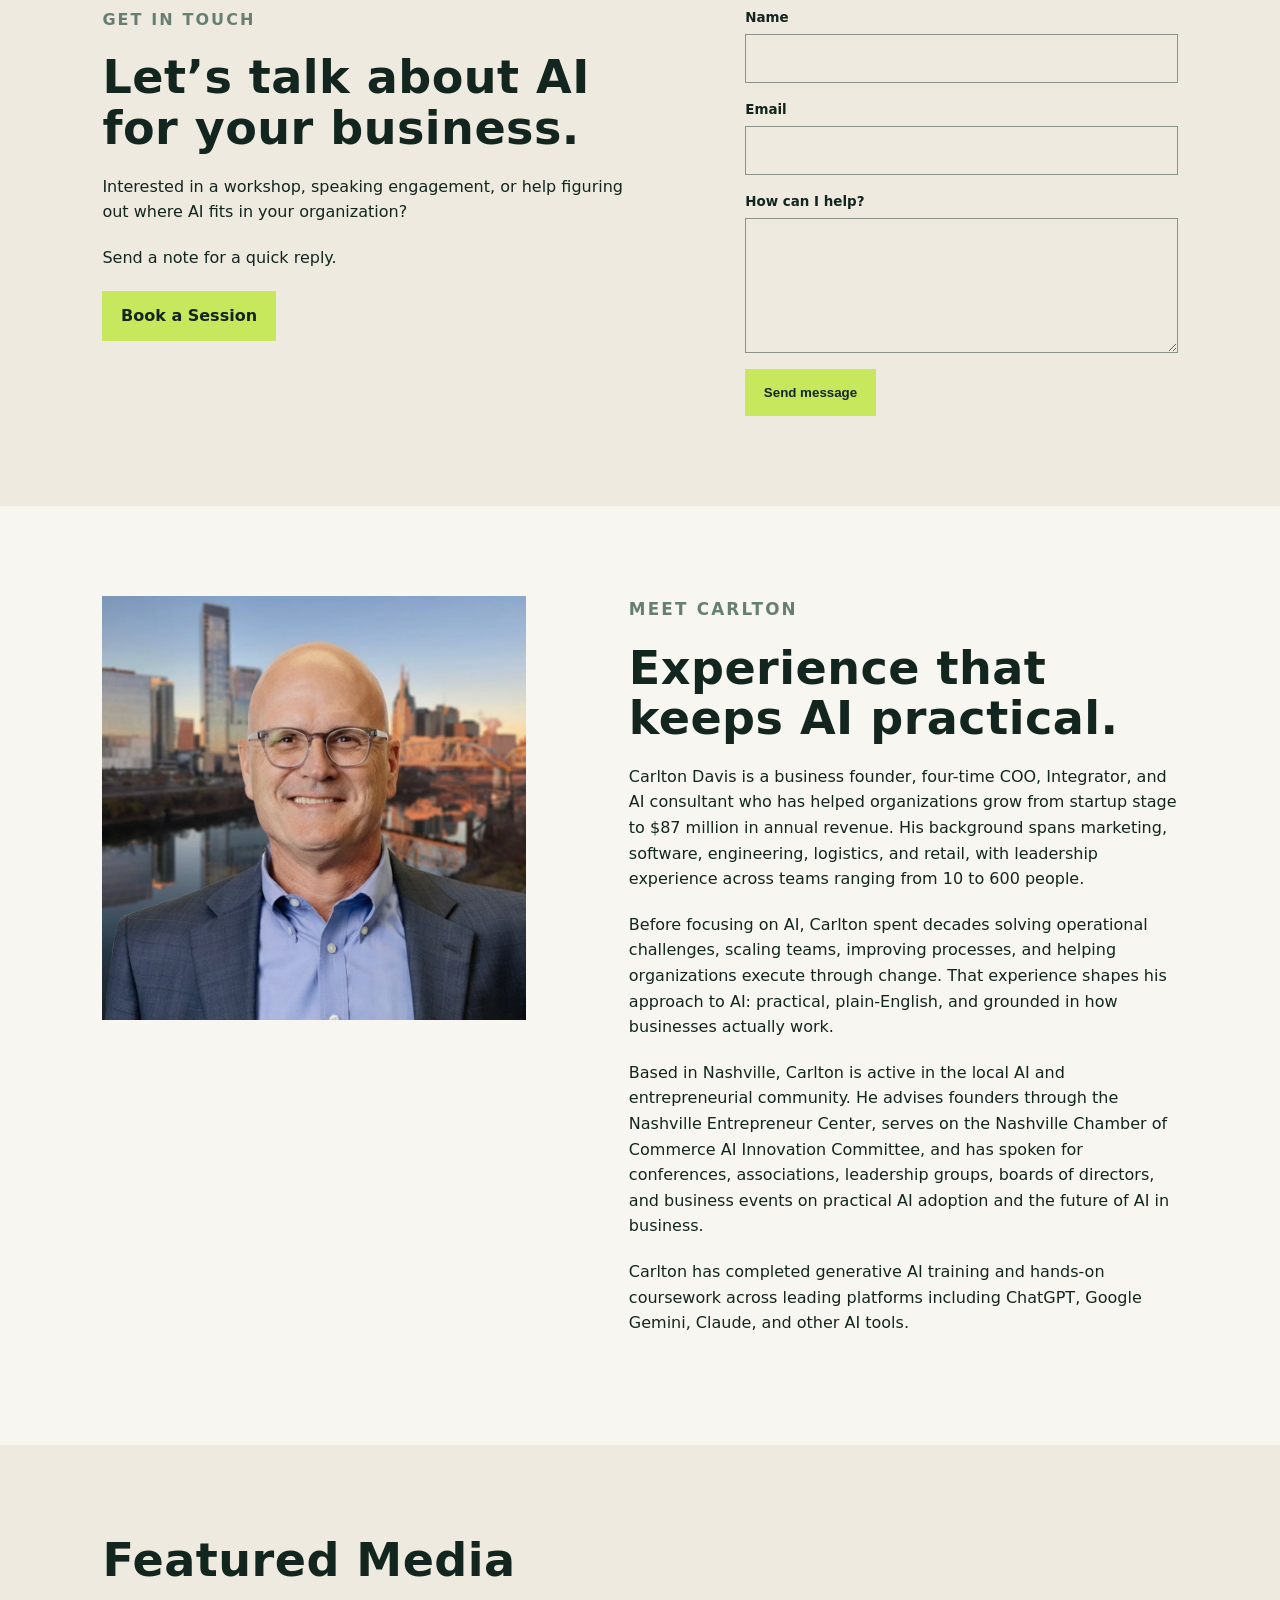
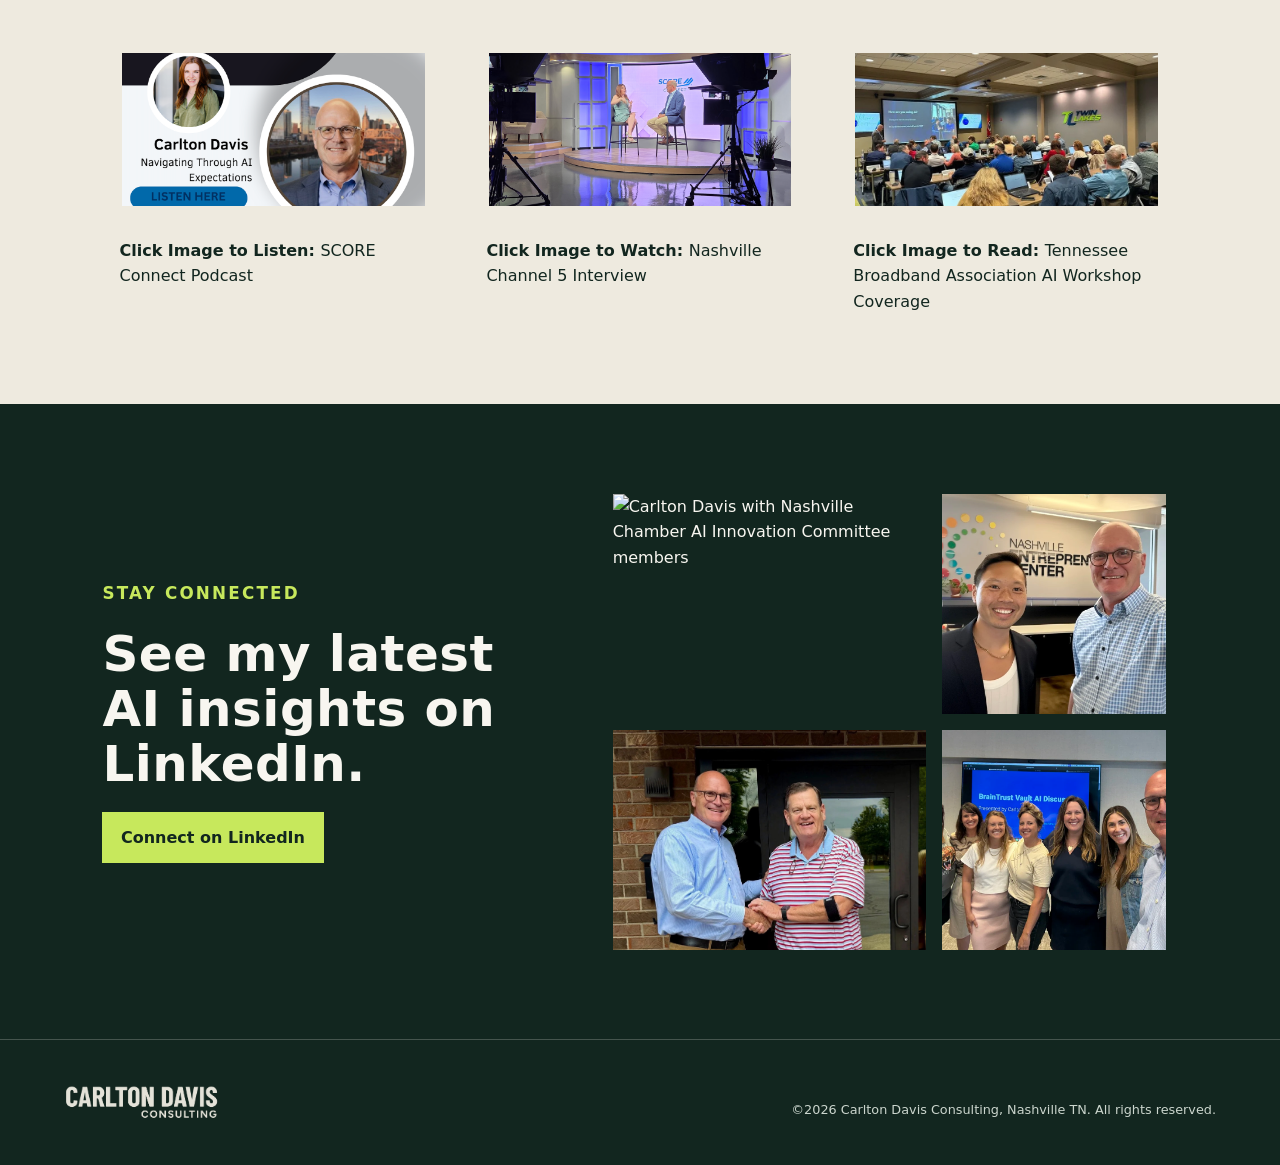
==== commit 8587642c: "Update index.html" ====
--- a/index.html
+++ b/index.html
@@ -18,8 +18,8 @@
     <meta name="twitter:description" content="Practical AI workshops, training, speaking, and strategy for business leaders and teams.">
     <meta name="twitter:image" content="https://www.carltondavisconsulting.com/assets/og.jpg">
     <link rel="stylesheet" href="assets/styles.css">
-
     <link rel="stylesheet" href="assets/hero.css?v=11">
+    <link rel="stylesheet" href="assets/intro-image.css?v=2">
     <link rel="stylesheet" href="assets/headings.css?v=10">
     <link rel="stylesheet" href="assets/quote-bands.css">
     <link rel="stylesheet" href="assets/contact-light.css">
--- a/assets/intro-image.css
+++ b/assets/intro-image.css
@@ -0,0 +1,19 @@
+/* Keep the Entrepreneur Center image close to square and focused on Carlton, the screen, and attendees. */
+.intro {
+  align-items: start;
+}
+
+.intro > img {
+  width: 100%;
+  height: clamp(350px, 30vw, 480px);
+  max-height: none;
+  object-fit: cover;
+  object-position: 62% center;
+  background: var(--cream);
+}
+
+@media (max-width: 650px) {
+  .intro > img {
+    height: calc(100vw - 2.5rem);
+  }
+}
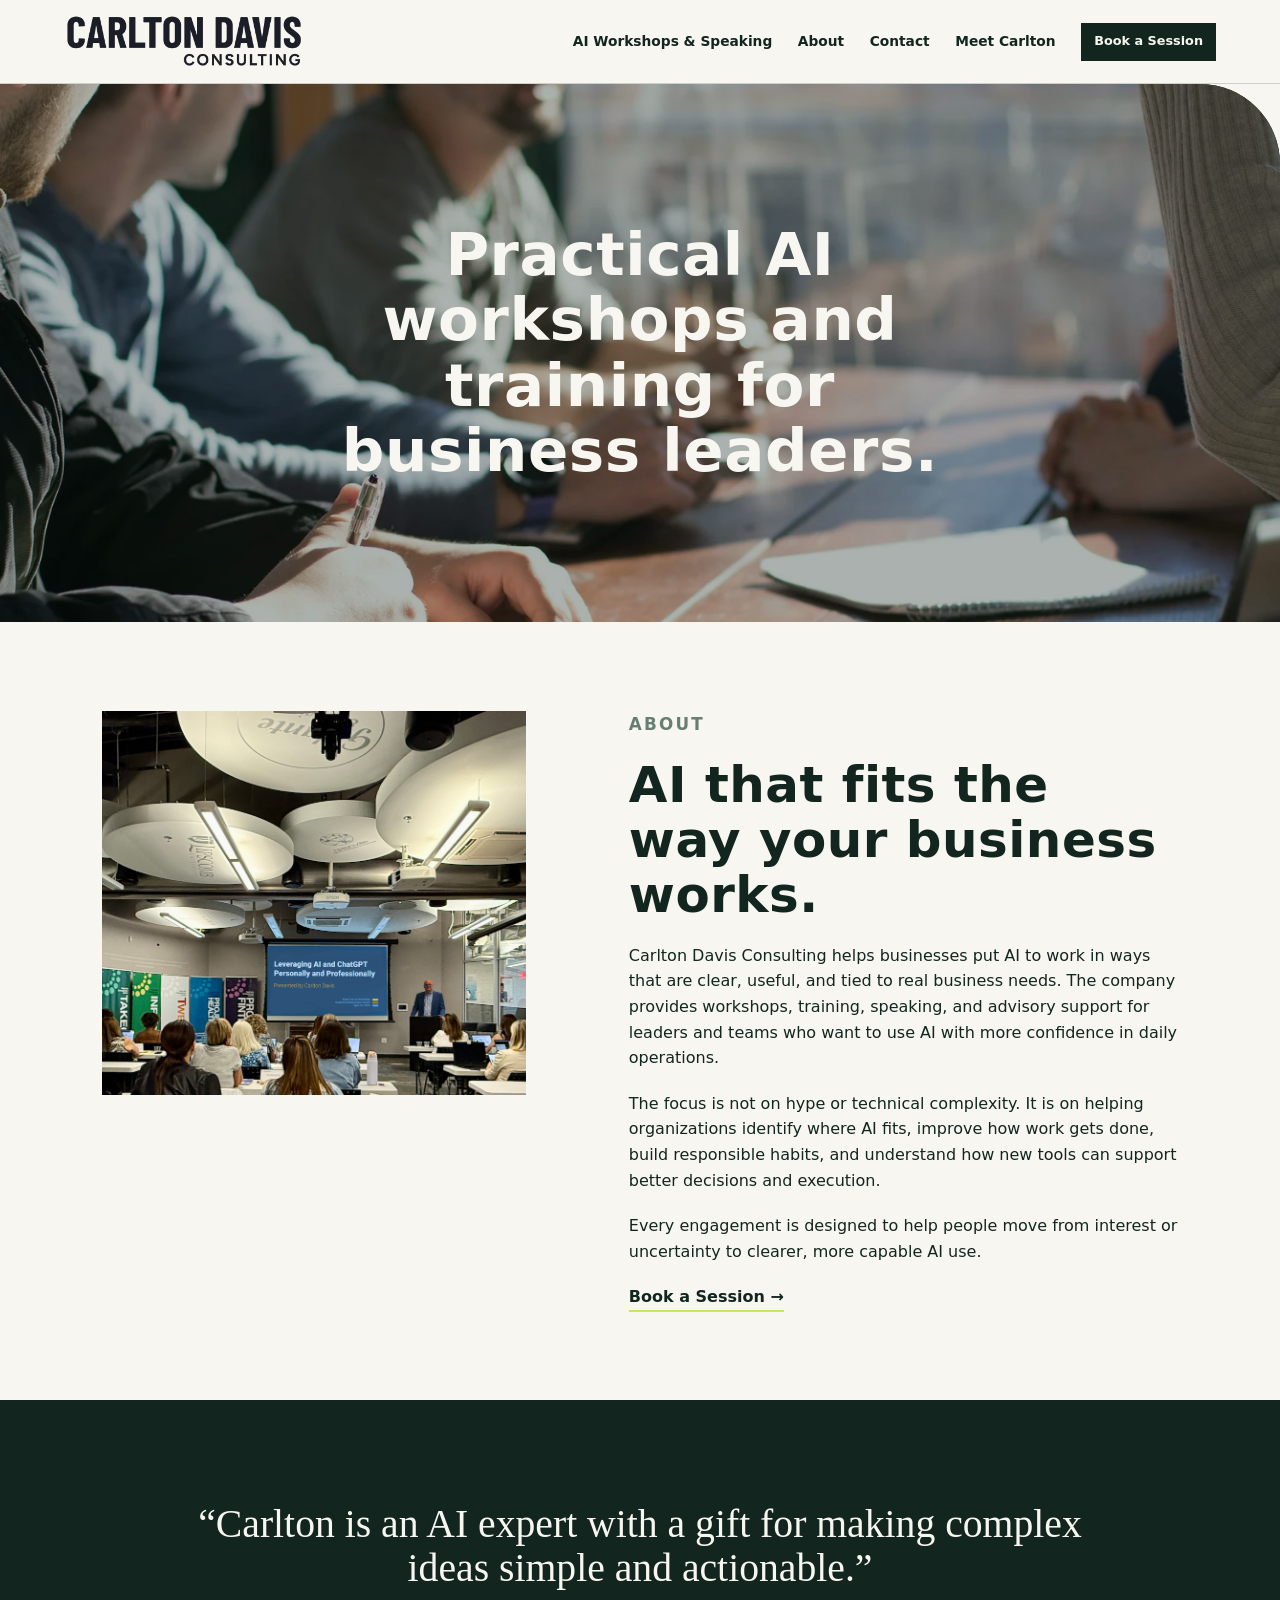
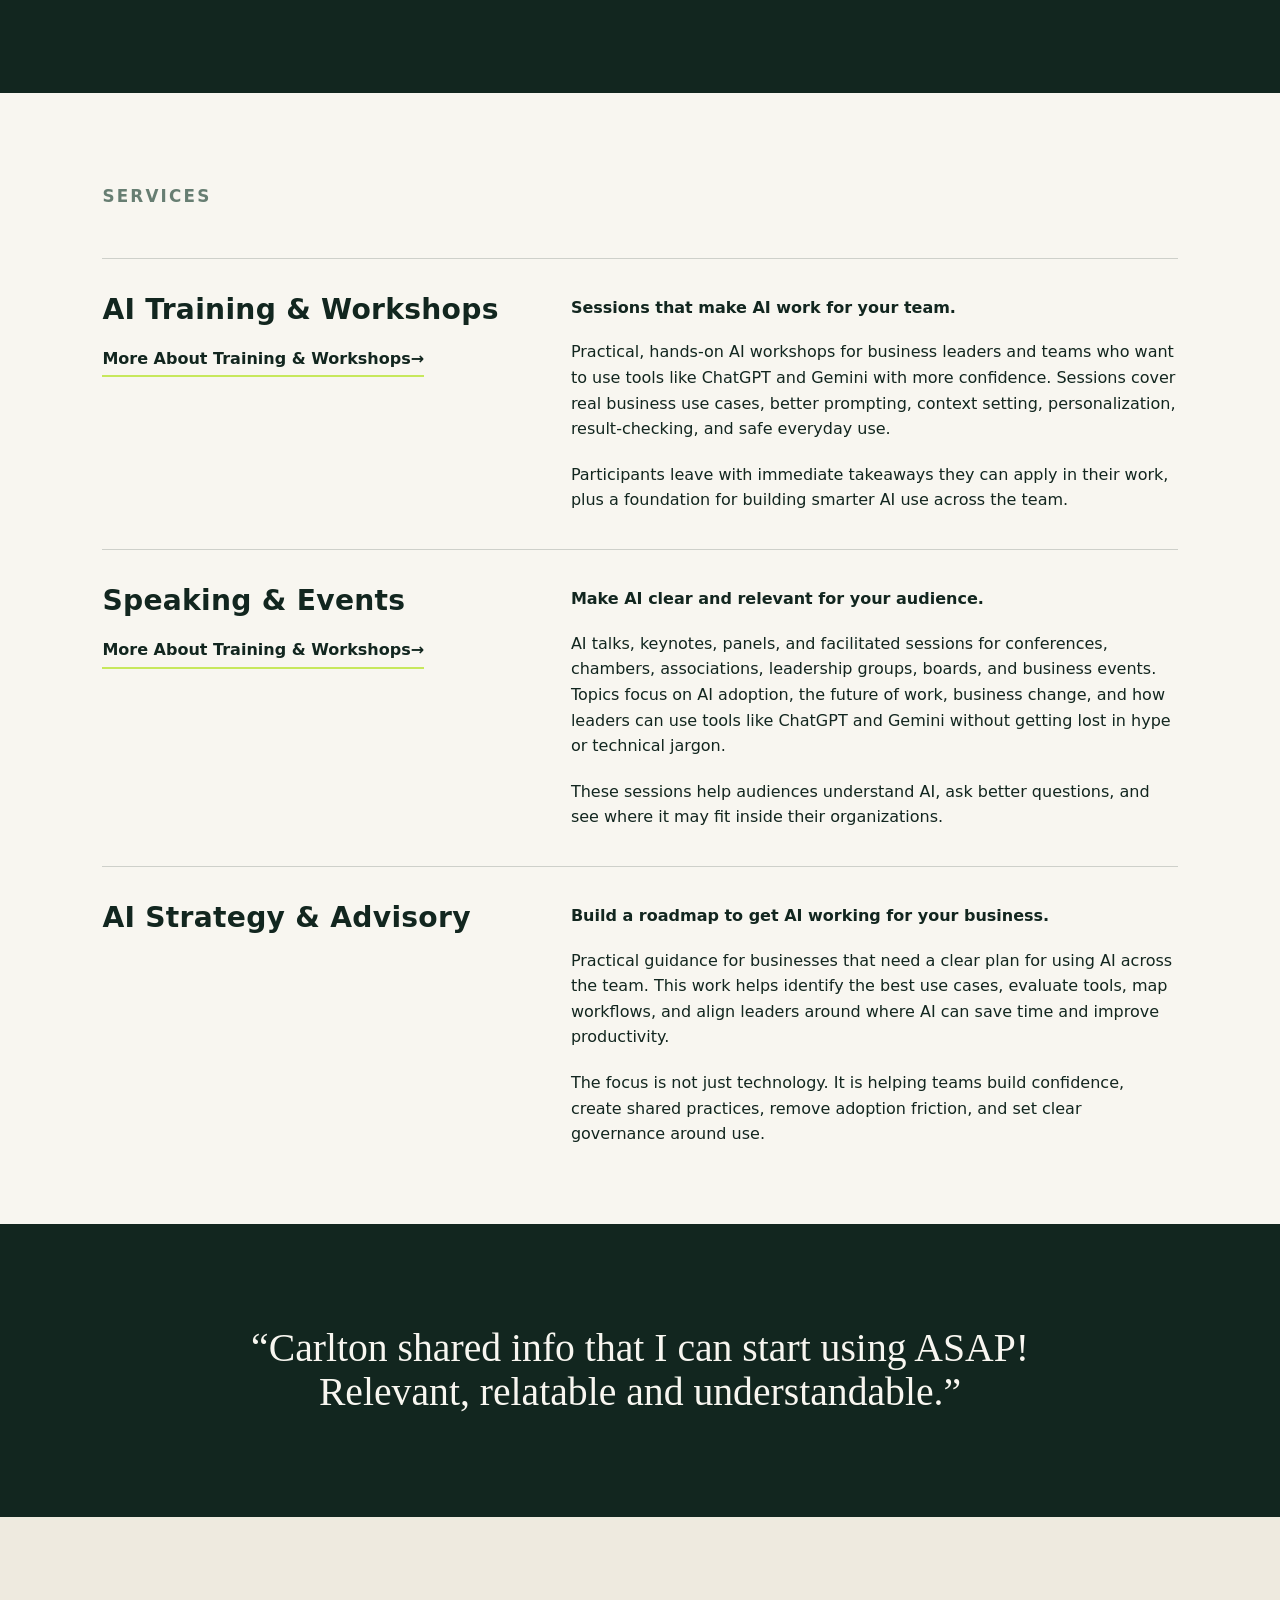
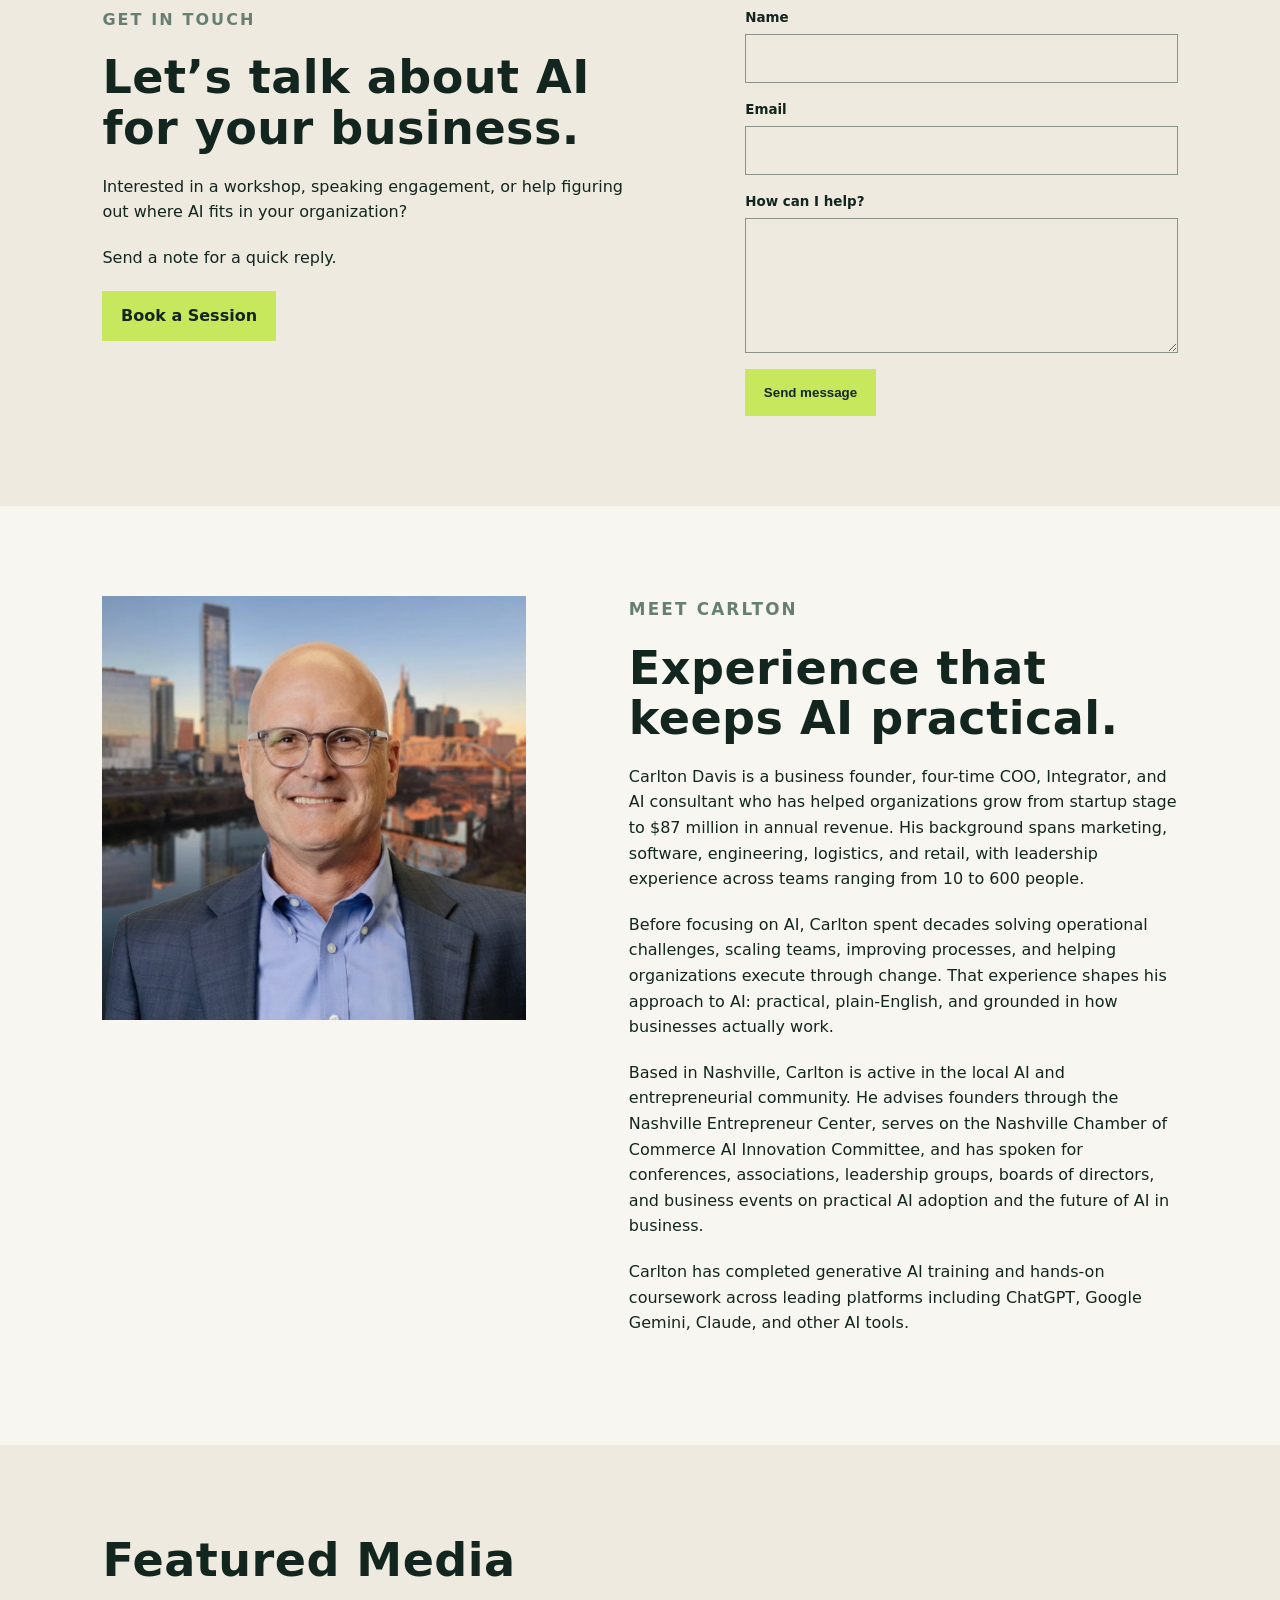
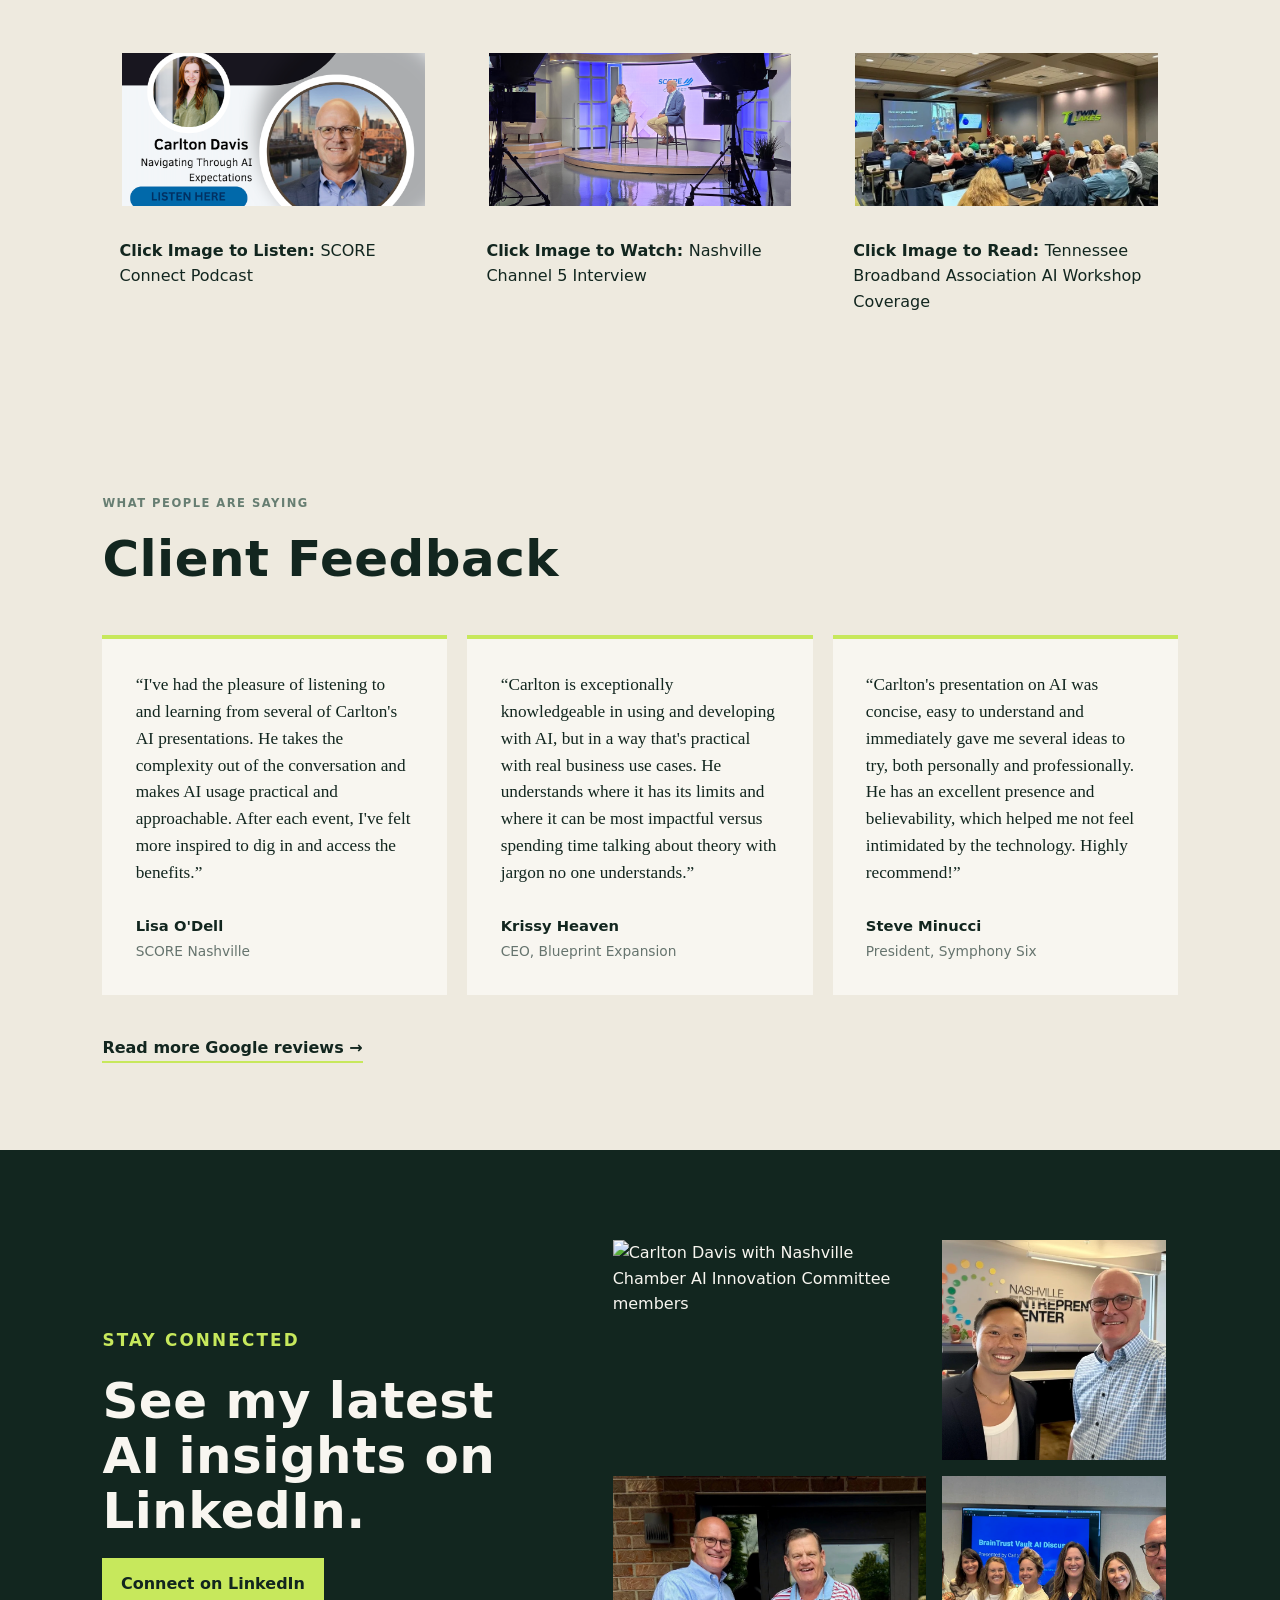
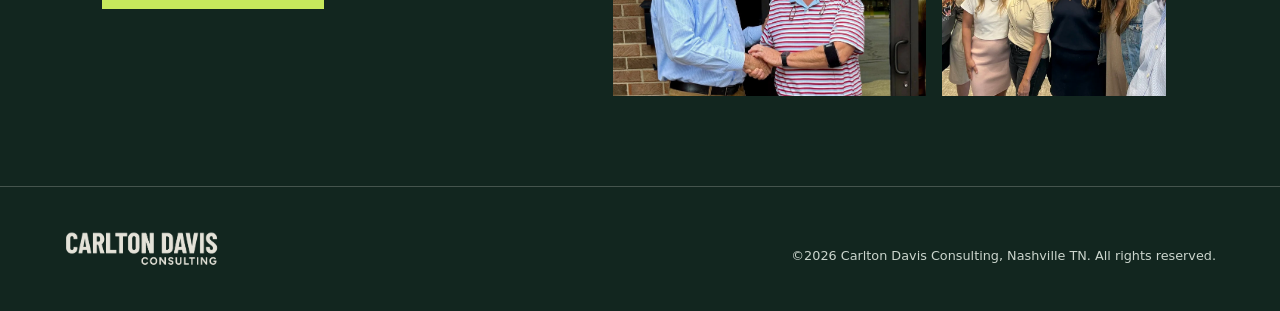
==== commit 0e7d6dcd: "Add files via upload" ====
--- a/index.html
+++ b/index.html
@@ -12,11 +12,18 @@
     <meta property="og:title" content="Carlton Davis Consulting | Practical AI Workshops &amp; Training">
     <meta property="og:description" content="Practical AI workshops, training, speaking, and strategy for business leaders and teams.">
     <meta property="og:url" content="https://www.carltondavisconsulting.com/">
-    <meta property="og:image" content="https://www.carltondavisconsulting.com/assets/og.jpg">
+    <meta property="og:image" content="https://www.carltondavisconsulting.com/assets/og-carlton-v3.jpg">
+    <meta property="og:image:secure_url" content="https://www.carltondavisconsulting.com/assets/og-carlton-v3.jpg">
+    <meta property="og:image:type" content="image/jpeg">
+    <meta property="og:image:width" content="1200">
+    <meta property="og:image:height" content="630">
+    <meta property="og:image:alt" content="Carlton Davis Consulting logo above a business meeting.">
     <meta name="twitter:card" content="summary_large_image">
     <meta name="twitter:title" content="Carlton Davis Consulting | Practical AI Workshops &amp; Training">
     <meta name="twitter:description" content="Practical AI workshops, training, speaking, and strategy for business leaders and teams.">
-    <meta name="twitter:image" content="https://www.carltondavisconsulting.com/assets/og.jpg">
+    <meta name="twitter:image" content="https://www.carltondavisconsulting.com/assets/og-carlton-v3.jpg">
+    <meta name="twitter:image:alt" content="Carlton Davis Consulting logo above a business meeting.">
+    <link rel="icon" type="image/png" href="assets/favicon.png">
     <link rel="stylesheet" href="assets/styles.css">
     <link rel="stylesheet" href="assets/hero.css?v=11">
     <link rel="stylesheet" href="assets/intro-image.css?v=2">
@@ -26,8 +33,18 @@
     <link rel="stylesheet" href="assets/services-layout.css">
     <link rel="stylesheet" href="assets/meet-carlton-image.css">
     <link rel="stylesheet" href="assets/featured-media.css?v=3">
+    <style>
+      .client-feedback { background: var(--cream); }
+      .feedback-grid { display: grid; grid-template-columns: repeat(3, 1fr); gap: 1.25rem; margin-bottom: 2.5rem; }
+      .feedback-grid figure { display: flex; flex-direction: column; margin: 0; padding: clamp(1.5rem, 2.6vw, 2.4rem); background: var(--paper); border-top: 4px solid var(--lime); }
+      .feedback-grid blockquote { margin: 0; font: 1.08rem/1.55 var(--serif); }
+      .feedback-grid figcaption { display: grid; gap: .12rem; margin-top: auto; padding-top: 1.75rem; font-size: .86rem; }
+      .feedback-grid figcaption strong { font-size: .92rem; }
+      .feedback-grid figcaption span { color: var(--muted); }
+      @media (max-width: 900px) { .feedback-grid { grid-template-columns: 1fr; } }
+    </style>
     <script type="application/ld+json">
-      {"@context":"https://schema.org","@type":"ProfessionalService","name":"Carlton Davis Consulting","url":"https://www.carltondavisconsulting.com/","description":"Practical AI workshops, training, speaking, and strategy for business leaders and teams.","areaServed":"Nashville, Tennessee and beyond","founder":{"@type":"Person","name":"Carlton Davis"},"sameAs":["https://www.linkedin.com/in/carltondavis/"],"hasOfferCatalog":{"@type":"OfferCatalog","name":"Services","itemListElement":[{"@type":"Offer","itemOffered":{"@type":"Service","name":"AI Training & Workshops"}},{"@type":"Offer","itemOffered":{"@type":"Service","name":"Speaking & Events"}},{"@type":"Offer","itemOffered":{"@type":"Service","name":"AI Strategy & Advisory"}}]}}
+      {"@context":"https://schema.org","@type":"ProfessionalService","name":"Carlton Davis Consulting","url":"https://www.carltondavisconsulting.com/","description":"Practical AI workshops, training, speaking, and strategy for business leaders and teams.","areaServed":"Nashville, Tennessee and beyond","founder":{"@type":"Person","name":"Carlton Davis"},"sameAs":["https://www.linkedin.com/in/carltondavis/","https://www.google.com/maps/place/Carlton+Davis+Consulting/@36.1861885,-87.1147961,10z/data=!4m8!3m7!1s0x4f8a8050d8772bf9:0x6bc1f42861ff6720!8m2!3d36.1866404!4d-86.785147!9m1!1b1!16s%2Fg%2F11nhcmhpl7?entry=ttu"],"hasOfferCatalog":{"@type":"OfferCatalog","name":"Services","itemListElement":[{"@type":"Offer","itemOffered":{"@type":"Service","name":"AI Training & Workshops"}},{"@type":"Offer","itemOffered":{"@type":"Service","name":"Speaking & Events"}},{"@type":"Offer","itemOffered":{"@type":"Service","name":"AI Strategy & Advisory"}}]}}
     </script>
   </head>
   <body>
@@ -102,6 +119,28 @@
 
       <section class="section media" aria-labelledby="media-heading"><div class="section-heading"><h2 id="media-heading">Featured Media</h2></div><div class="media-grid"><a href="https://html5-player.libsyn.com/embed/episode/id/41222910/height/90/theme/custom/thumbnail/yes/direction/forward/render-playlist/no/custom-color/000000/" target="_blank" rel="noopener"><span class="media-image"><img src="assets/podcast.png" width="1000" height="560" alt="SCORE Connect podcast artwork" loading="lazy"></span><span class="media-caption"><strong>Click Image to Listen:</strong> <i style="font-style: normal; font-weight: 400;">SCORE Connect Podcast</i></span></a><a href="https://cf.cdn.uplynk.com/ause1/slices/ba9/9ca48a3b38ef42538c6fe52a659b1e99/ba9e548a7441422fa6a9f8944dccf2cf/ba9e548a7441422fa6a9f8944dccf2cf_e.mp4" target="_blank" rel="noopener"><span class="media-image"><img src="assets/channel5.jpg" width="1000" height="560" alt="Nashville Channel 5 interview artwork" loading="lazy"></span><span class="media-caption"><strong>Click Image to Watch:</strong> <i style="font-style: normal; font-weight: 400;">Nashville Channel 5 Interview</i></span></a><a href="https://www.tennesseebroadband.com/2026/03/ai-workshop-aims-to-reduce-fears-and-promote-adoption/" target="_blank" rel="noopener"><span class="media-image"><img src="assets/workshop.jpg" width="800" height="600" alt="AI workshop participants learning practical business uses for AI" loading="lazy"></span><span class="media-caption"><strong>Click Image to Read:</strong> <i style="font-style: normal; font-weight: 400;">Tennessee Broadband Association AI Workshop Coverage</i></span></a></div></section>
 
+      <section class="section client-feedback" aria-labelledby="feedback-heading">
+        <div class="section-heading">
+          <p class="eyebrow">What People Are Saying</p>
+          <h2 id="feedback-heading">Client Feedback</h2>
+        </div>
+        <div class="feedback-grid">
+          <figure>
+            <blockquote>“I've had the pleasure of listening to and learning from several of Carlton's AI presentations. He takes the complexity out of the conversation and makes AI usage practical and approachable. After each event, I've felt more inspired to dig in and access the benefits.”</blockquote>
+            <figcaption><strong>Lisa O'Dell</strong><span>SCORE Nashville</span></figcaption>
+          </figure>
+          <figure>
+            <blockquote>“Carlton is exceptionally knowledgeable in using and developing with AI, but in a way that's practical with real business use cases. He understands where it has its limits and where it can be most impactful versus spending time talking about theory with jargon no one understands.”</blockquote>
+            <figcaption><strong>Krissy Heaven</strong><span>CEO, Blueprint Expansion</span></figcaption>
+          </figure>
+          <figure>
+            <blockquote>“Carlton's presentation on AI was concise, easy to understand and immediately gave me several ideas to try, both personally and professionally. He has an excellent presence and believability, which helped me not feel intimidated by the technology. Highly recommend!”</blockquote>
+            <figcaption><strong>Steve Minucci</strong><span>President, Symphony Six</span></figcaption>
+          </figure>
+        </div>
+        <a class="text-link" href="https://www.google.com/maps/place/Carlton+Davis+Consulting/@36.1861885,-87.1147961,10z/data=!4m8!3m7!1s0x4f8a8050d8772bf9:0x6bc1f42861ff6720!8m2!3d36.1866404!4d-86.785147!9m1!1b1!16s%2Fg%2F11nhcmhpl7?entry=ttu">Read more Google reviews <span aria-hidden="true">→</span></a>
+      </section>
+
       <section class="section insights section-dark"><div><p class="eyebrow">Stay connected</p><h2>See my latest AI insights on LinkedIn.</h2><a class="button button-light" href="https://www.linkedin.com/in/carltondavis/" target="_blank" rel="noopener">Connect on LinkedIn<span class="sr-only">, opens LinkedIn</span></a></div><div class="gallery"><img src="assets/chamber-ai-innovation-committee.png" width="2300" height="1616" alt="Carlton Davis with Nashville Chamber AI Innovation Committee members" loading="lazy"><img src="assets/client.jpg" width="1026" height="803" alt="Carlton Davis with an AI training client" loading="lazy"><span class="handshake-tile"><img src="assets/business-colleague-after-training.jpg" width="1738" height="2215" alt="Carlton Davis with a business colleague after a training session" loading="lazy"></span><img src="assets/group.jpg" width="3732" height="2799" alt="Carlton Davis with participants after an AI workshop" loading="lazy"></div></section>
     </main>
     <footer><a class="brand" href="/" aria-label="Carlton Davis Consulting home"><img class="footer-logo" src="assets/cdc-logo.png" width="838" height="190" alt="Carlton Davis Consulting"></a><p>©2026 Carlton Davis Consulting, Nashville TN. All rights reserved.</p></footer>
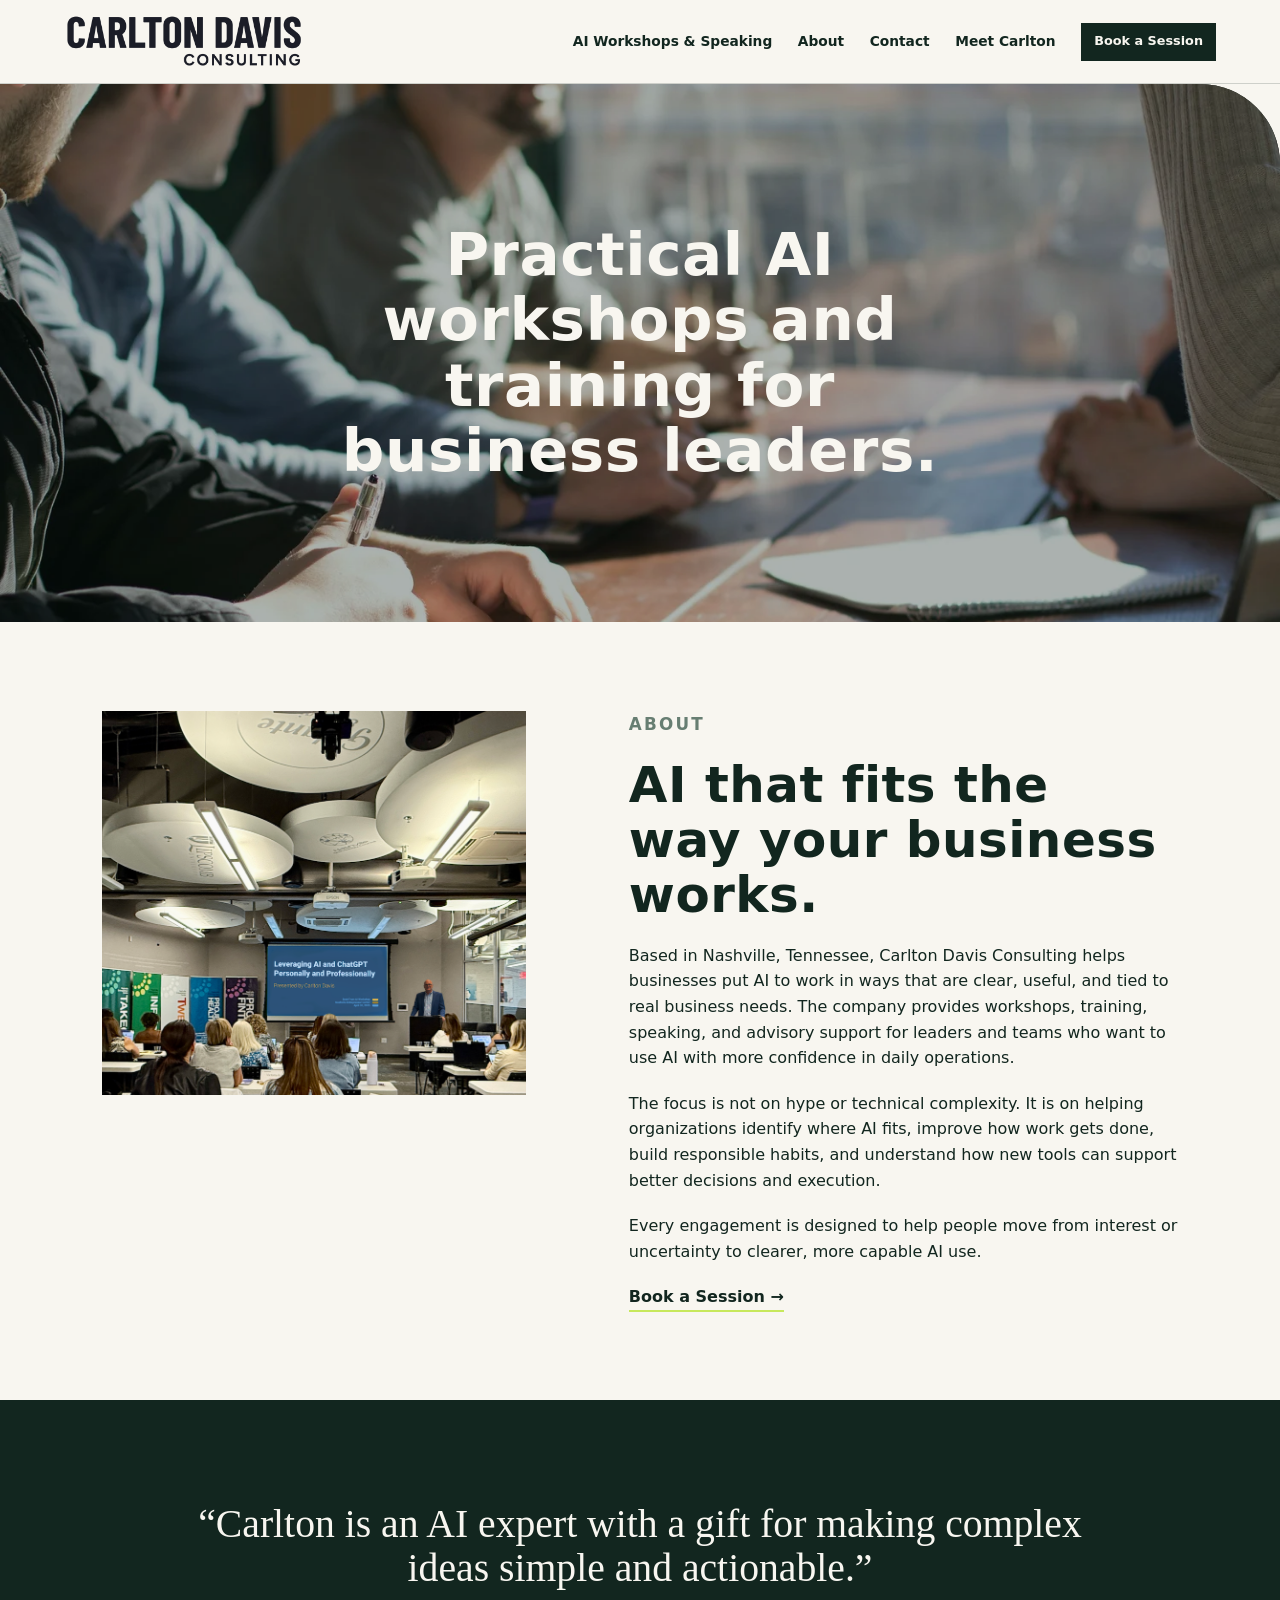
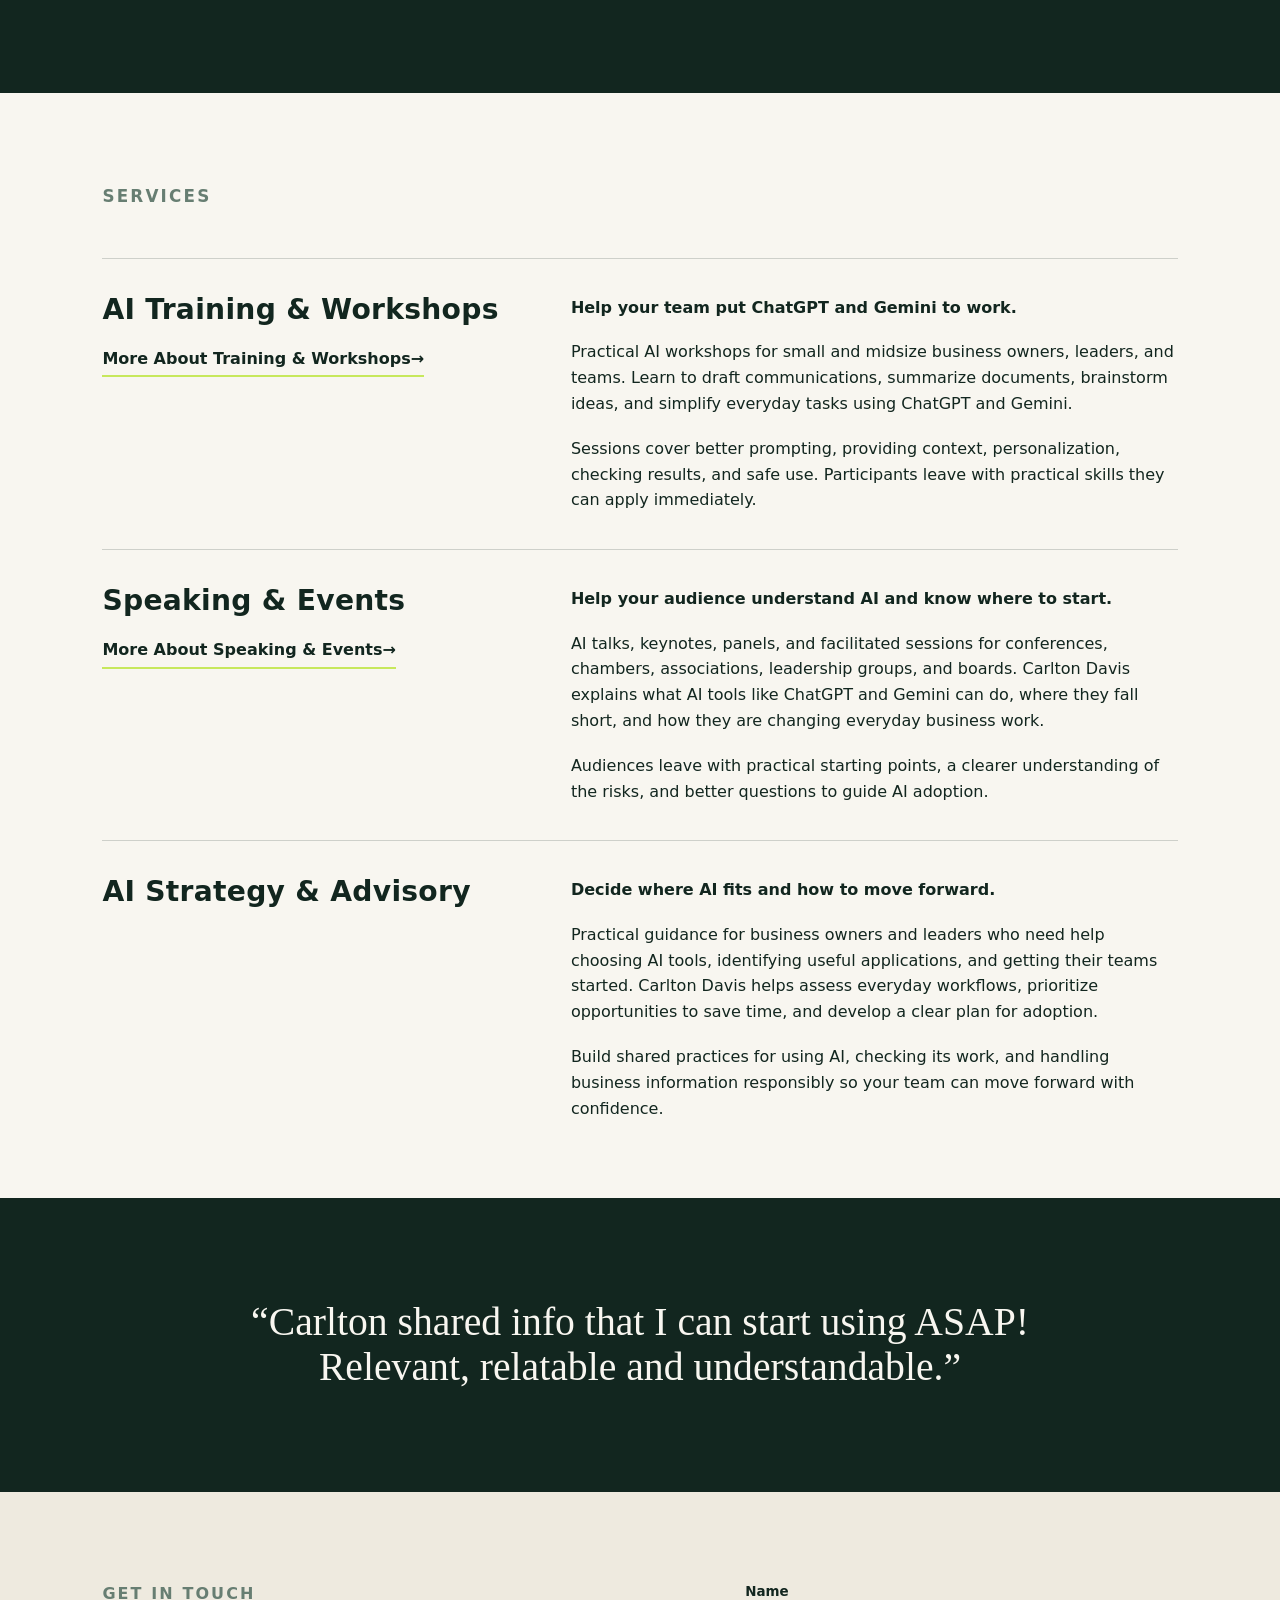
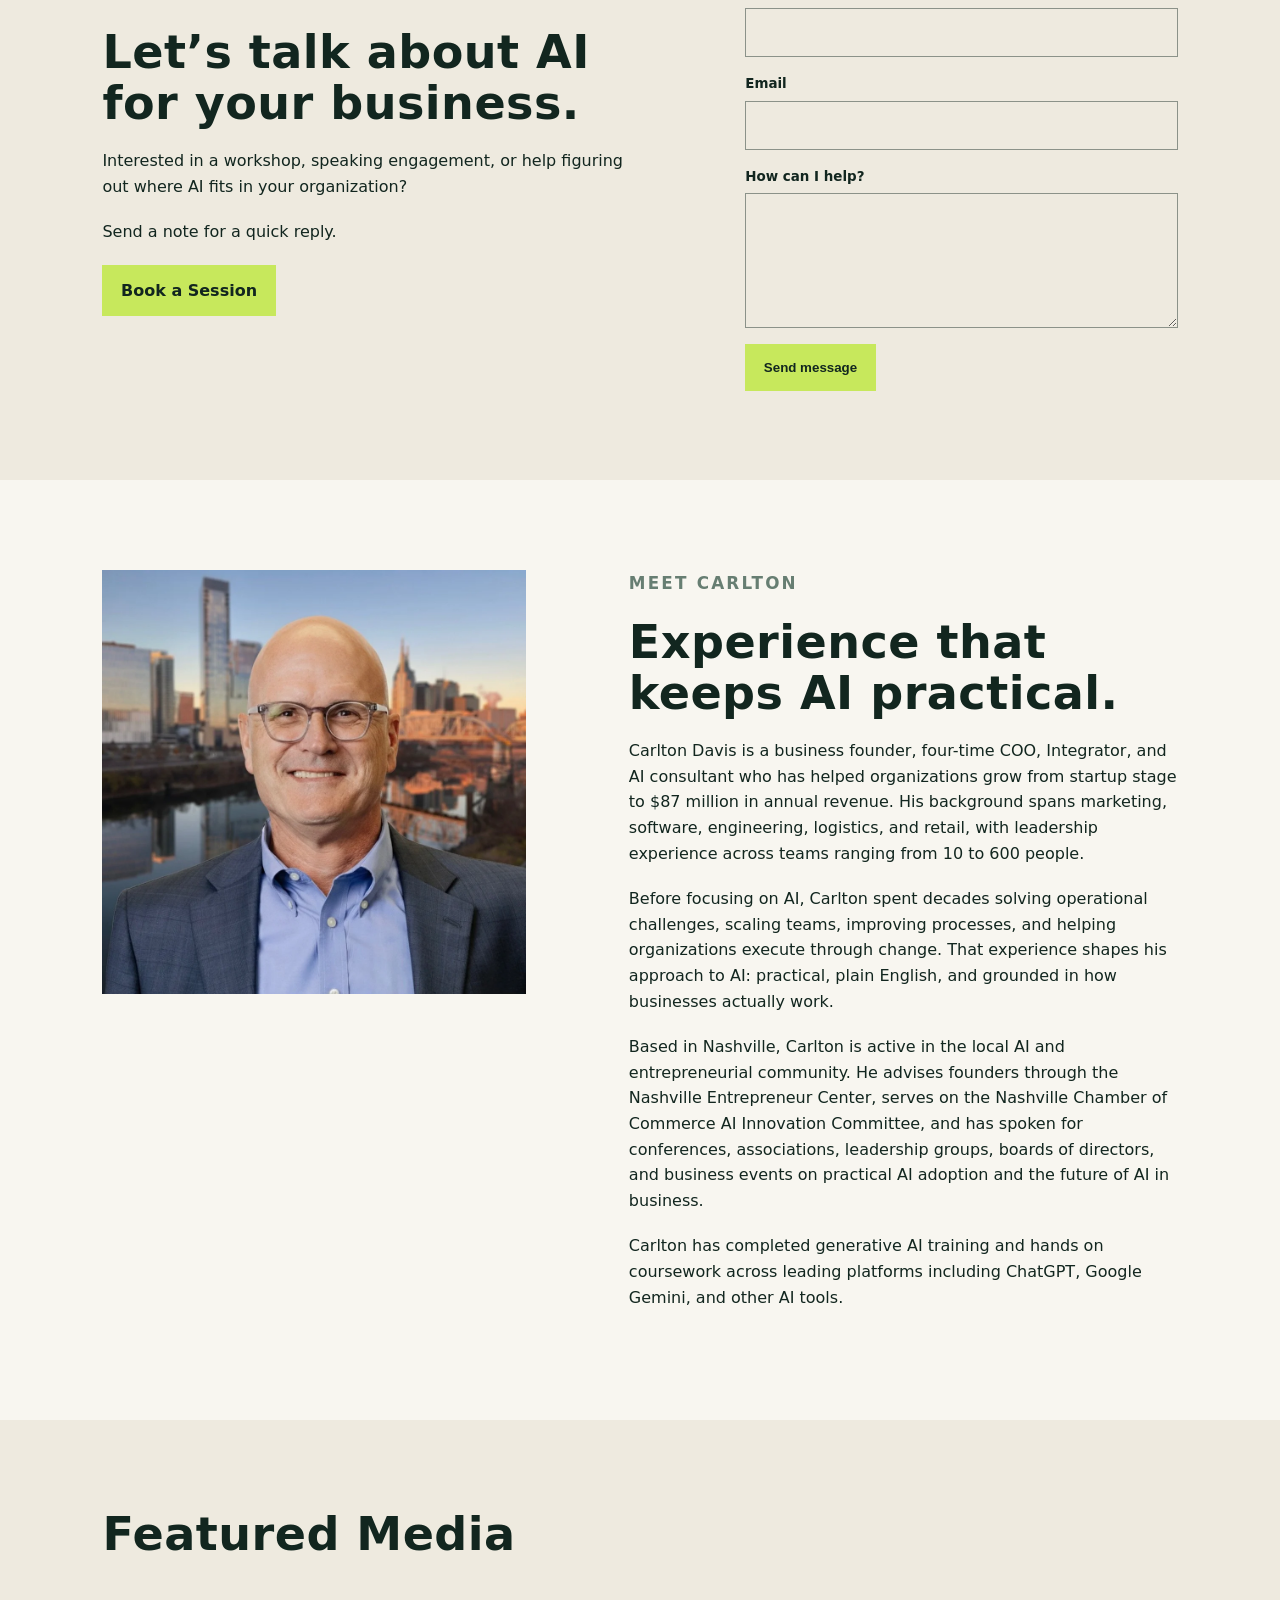
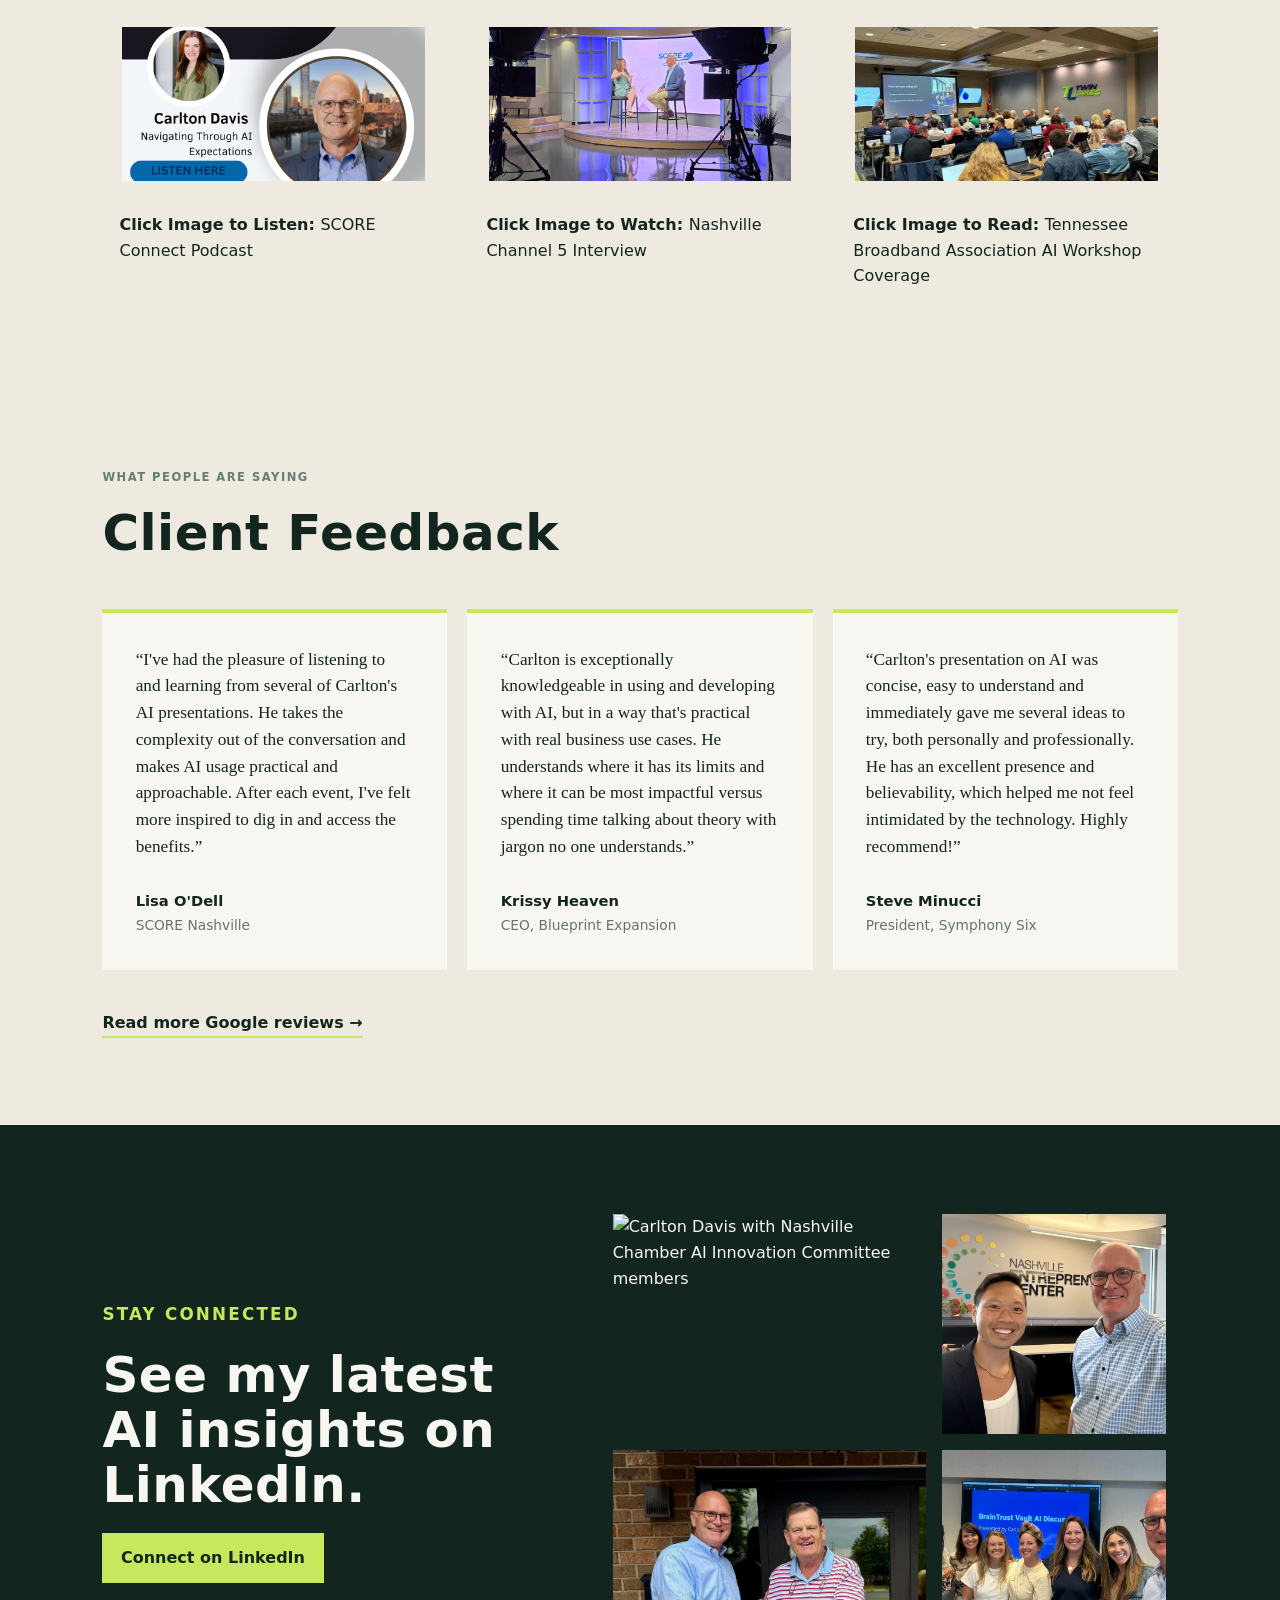
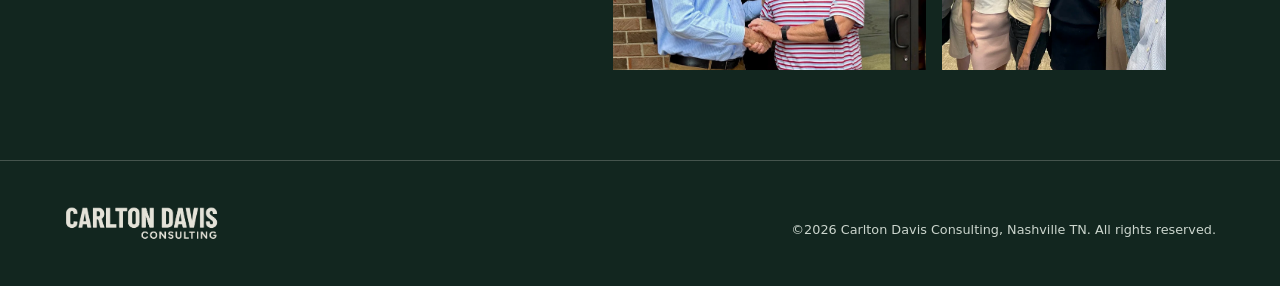
==== commit 7fa7b6d3: "Add files via upload" ====
--- a/index.html
+++ b/index.html
@@ -3,14 +3,14 @@
   <head>
     <meta charset="utf-8">
     <meta name="viewport" content="width=device-width, initial-scale=1">
-    <meta name="description" content="Carlton Davis Consulting helps business leaders and teams use AI with practical workshops, training, speaking, and strategy in Nashville and beyond.">
+    <meta name="description" content="Nashville AI trainer Carlton Davis helps business owners and teams use ChatGPT and Gemini through practical workshops, speaking, and advisory services.">
     <meta name="robots" content="index, follow">
     <title>Carlton Davis Consulting | Practical AI Workshops &amp; Training</title>
     <link rel="canonical" href="https://www.carltondavisconsulting.com/">
     <meta property="og:site_name" content="Carlton Davis Consulting">
     <meta property="og:type" content="website">
     <meta property="og:title" content="Carlton Davis Consulting | Practical AI Workshops &amp; Training">
-    <meta property="og:description" content="Practical AI workshops, training, speaking, and strategy for business leaders and teams.">
+    <meta property="og:description" content="Nashville based ChatGPT and Gemini workshops, speaking, and advisory services for small and midsize businesses.">
     <meta property="og:url" content="https://www.carltondavisconsulting.com/">
     <meta property="og:image" content="https://www.carltondavisconsulting.com/assets/og-carlton-v3.jpg">
     <meta property="og:image:secure_url" content="https://www.carltondavisconsulting.com/assets/og-carlton-v3.jpg">
@@ -20,7 +20,7 @@
     <meta property="og:image:alt" content="Carlton Davis Consulting logo above a business meeting.">
     <meta name="twitter:card" content="summary_large_image">
     <meta name="twitter:title" content="Carlton Davis Consulting | Practical AI Workshops &amp; Training">
-    <meta name="twitter:description" content="Practical AI workshops, training, speaking, and strategy for business leaders and teams.">
+    <meta name="twitter:description" content="Nashville based ChatGPT and Gemini workshops, speaking, and advisory services for small and midsize businesses.">
     <meta name="twitter:image" content="https://www.carltondavisconsulting.com/assets/og-carlton-v3.jpg">
     <meta name="twitter:image:alt" content="Carlton Davis Consulting logo above a business meeting.">
     <link rel="icon" type="image/png" href="assets/favicon.png">
@@ -44,7 +44,7 @@
       @media (max-width: 900px) { .feedback-grid { grid-template-columns: 1fr; } }
     </style>
     <script type="application/ld+json">
-      {"@context":"https://schema.org","@type":"ProfessionalService","name":"Carlton Davis Consulting","url":"https://www.carltondavisconsulting.com/","description":"Practical AI workshops, training, speaking, and strategy for business leaders and teams.","areaServed":"Nashville, Tennessee and beyond","founder":{"@type":"Person","name":"Carlton Davis"},"sameAs":["https://www.linkedin.com/in/carltondavis/","https://www.google.com/maps/place/Carlton+Davis+Consulting/@36.1861885,-87.1147961,10z/data=!4m8!3m7!1s0x4f8a8050d8772bf9:0x6bc1f42861ff6720!8m2!3d36.1866404!4d-86.785147!9m1!1b1!16s%2Fg%2F11nhcmhpl7?entry=ttu"],"hasOfferCatalog":{"@type":"OfferCatalog","name":"Services","itemListElement":[{"@type":"Offer","itemOffered":{"@type":"Service","name":"AI Training & Workshops"}},{"@type":"Offer","itemOffered":{"@type":"Service","name":"Speaking & Events"}},{"@type":"Offer","itemOffered":{"@type":"Service","name":"AI Strategy & Advisory"}}]}}
+      {"@context":"https://schema.org","@type":"ProfessionalService","name":"Carlton Davis Consulting","url":"https://www.carltondavisconsulting.com/","description":"Nashville AI trainer Carlton Davis helps business owners and teams use ChatGPT and Gemini through practical workshops, speaking, and advisory services.","address":{"@type":"PostalAddress","addressLocality":"Nashville","addressRegion":"TN","addressCountry":"US"},"areaServed":"Nashville, Tennessee and beyond","founder":{"@type":"Person","name":"Carlton Davis","jobTitle":"AI trainer, speaker, and business advisor"},"sameAs":["https://www.linkedin.com/in/carltondavis/","https://www.google.com/maps/place/Carlton+Davis+Consulting/@36.1861885,-87.1147961,10z/data=!4m8!3m7!1s0x4f8a8050d8772bf9:0x6bc1f42861ff6720!8m2!3d36.1866404!4d-86.785147!9m1!1b1!16s%2Fg%2F11nhcmhpl7?entry=ttu"],"hasOfferCatalog":{"@type":"OfferCatalog","name":"Services","itemListElement":[{"@type":"Offer","itemOffered":{"@type":"Service","name":"AI Training & Workshops","description":"Practical workshops that help small and midsize business owners, leaders, and teams use ChatGPT and Gemini for communications, document summaries, brainstorming, and everyday business tasks."}},{"@type":"Offer","itemOffered":{"@type":"Service","name":"Speaking & Events","description":"AI talks, keynotes, panels, and facilitated sessions that explain what ChatGPT and Gemini can do, where they fall short, and how they are changing everyday business work."}},{"@type":"Offer","itemOffered":{"@type":"Service","name":"AI Strategy & Advisory","description":"Practical guidance that helps business owners and leaders identify useful AI applications, assess workflows, prioritize opportunities to save time, and create a clear plan for adoption."}}]}}
     </script>
   </head>
   <body>
@@ -73,7 +73,7 @@
         <div>
           <p class="eyebrow">About</p>
           <h2>AI that fits the way your business works.</h2>
-          <p>Carlton Davis Consulting helps businesses put AI to work in ways that are clear, useful, and tied to real business needs. The company provides workshops, training, speaking, and advisory support for leaders and teams who want to use AI with more confidence in daily operations.</p>
+          <p>Based in Nashville, Tennessee, Carlton Davis Consulting helps businesses put AI to work in ways that are clear, useful, and tied to real business needs. The company provides workshops, training, speaking, and advisory support for leaders and teams who want to use AI with more confidence in daily operations.</p>
           <p>The focus is not on hype or technical complexity. It is on helping organizations identify where AI fits, improve how work gets done, build responsible habits, and understand how new tools can support better decisions and execution.</p>
           <p>Every engagement is designed to help people move from interest or uncertainty to clearer, more capable AI use.</p>
           <a class="text-link" href="https://calendar.app.google/vsopyCJjrNw46KgU7" target="_blank" rel="noopener">Book a Session <span aria-hidden="true">→</span></a>
@@ -87,15 +87,15 @@
         <div class="service-list">
           <article>
             <div class="service-main"><h3>AI Training &amp; Workshops</h3><a class="text-link" href="ai-workshops-speaking/">More About Training &amp; Workshops <span aria-hidden="true">→</span></a></div>
-            <div class="service-copy"><p class="service-tagline">Sessions that make AI work for your team.</p><p>Practical, hands-on AI workshops for business leaders and teams who want to use tools like ChatGPT and Gemini with more confidence. Sessions cover real business use cases, better prompting, context setting, personalization, result-checking, and safe everyday use.</p><p class="service-support">Participants leave with immediate takeaways they can apply in their work, plus a foundation for building smarter AI use across the team.</p></div>
+            <div class="service-copy"><p class="service-tagline">Help your team put ChatGPT and Gemini to work.</p><p>Practical AI workshops for small and midsize business owners, leaders, and teams. Learn to draft communications, summarize documents, brainstorm ideas, and simplify everyday tasks using ChatGPT and Gemini.</p><p class="service-support">Sessions cover better prompting, providing context, personalization, checking results, and safe use. Participants leave with practical skills they can apply immediately.</p></div>
           </article>
           <article>
-            <div class="service-main"><h3>Speaking &amp; Events</h3><a class="text-link" href="ai-workshops-speaking/">More About Training &amp; Workshops <span aria-hidden="true">→</span></a></div>
-            <div class="service-copy"><p class="service-tagline">Make AI clear and relevant for your audience.</p><p>AI talks, keynotes, panels, and facilitated sessions for conferences, chambers, associations, leadership groups, boards, and business events. Topics focus on AI adoption, the future of work, business change, and how leaders can use tools like ChatGPT and Gemini without getting lost in hype or technical jargon.</p><p class="service-support">These sessions help audiences understand AI, ask better questions, and see where it may fit inside their organizations.</p></div>
+            <div class="service-main"><h3>Speaking &amp; Events</h3><a class="text-link" href="ai-workshops-speaking/">More About Speaking &amp; Events <span aria-hidden="true">→</span></a></div>
+            <div class="service-copy"><p class="service-tagline">Help your audience understand AI and know where to start.</p><p>AI talks, keynotes, panels, and facilitated sessions for conferences, chambers, associations, leadership groups, and boards. Carlton Davis explains what AI tools like ChatGPT and Gemini can do, where they fall short, and how they are changing everyday business work.</p><p class="service-support">Audiences leave with practical starting points, a clearer understanding of the risks, and better questions to guide AI adoption.</p></div>
           </article>
           <article>
             <div class="service-main"><h3>AI Strategy &amp; Advisory</h3></div>
-            <div class="service-copy"><p class="service-tagline">Build a roadmap to get AI working for your business.</p><p>Practical guidance for businesses that need a clear plan for using AI across the team. This work helps identify the best use cases, evaluate tools, map workflows, and align leaders around where AI can save time and improve productivity.</p><p class="service-support">The focus is not just technology. It is helping teams build confidence, create shared practices, remove adoption friction, and set clear governance around use.</p></div>
+            <div class="service-copy"><p class="service-tagline">Decide where AI fits and how to move forward.</p><p>Practical guidance for business owners and leaders who need help choosing AI tools, identifying useful applications, and getting their teams started. Carlton Davis helps assess everyday workflows, prioritize opportunities to save time, and develop a clear plan for adoption.</p><p class="service-support">Build shared practices for using AI, checking its work, and handling business information responsibly so your team can move forward with confidence.</p></div>
           </article>
         </div>
       </section>
@@ -114,7 +114,7 @@
 
       <section id="carlton" class="section split bio">
         <img src="assets/carlton.jpg" width="1024" height="1024" alt="Carlton Davis, AI consultant and trainer" loading="lazy">
-        <div><p class="eyebrow">Meet Carlton</p><h2>Experience that keeps AI practical.</h2><p>Carlton Davis is a business founder, four-time COO, Integrator, and AI consultant who has helped organizations grow from startup stage to $87 million in annual revenue. His background spans marketing, software, engineering, logistics, and retail, with leadership experience across teams ranging from 10 to 600 people.</p><p>Before focusing on AI, Carlton spent decades solving operational challenges, scaling teams, improving processes, and helping organizations execute through change. That experience shapes his approach to AI: practical, plain-English, and grounded in how businesses actually work.</p><p>Based in Nashville, Carlton is active in the local AI and entrepreneurial community. He advises founders through the Nashville Entrepreneur Center, serves on the Nashville Chamber of Commerce AI Innovation Committee, and has spoken for conferences, associations, leadership groups, boards of directors, and business events on practical AI adoption and the future of AI in business.</p><p>Carlton has completed generative AI training and hands-on coursework across leading platforms including ChatGPT, Google Gemini, Claude, and other AI tools.</p></div>
+        <div><p class="eyebrow">Meet Carlton</p><h2>Experience that keeps AI practical.</h2><p>Carlton Davis is a business founder, four-time COO, Integrator, and AI consultant who has helped organizations grow from startup stage to $87 million in annual revenue. His background spans marketing, software, engineering, logistics, and retail, with leadership experience across teams ranging from 10 to 600 people.</p><p>Before focusing on AI, Carlton spent decades solving operational challenges, scaling teams, improving processes, and helping organizations execute through change. That experience shapes his approach to AI: practical, plain English, and grounded in how businesses actually work.</p><p>Based in Nashville, Carlton is active in the local AI and entrepreneurial community. He advises founders through the Nashville Entrepreneur Center, serves on the Nashville Chamber of Commerce AI Innovation Committee, and has spoken for conferences, associations, leadership groups, boards of directors, and business events on practical AI adoption and the future of AI in business.</p><p>Carlton has completed generative AI training and hands on coursework across leading platforms including ChatGPT, Google Gemini, and other AI tools.</p></div>
       </section>
 
       <section class="section media" aria-labelledby="media-heading"><div class="section-heading"><h2 id="media-heading">Featured Media</h2></div><div class="media-grid"><a href="https://html5-player.libsyn.com/embed/episode/id/41222910/height/90/theme/custom/thumbnail/yes/direction/forward/render-playlist/no/custom-color/000000/" target="_blank" rel="noopener"><span class="media-image"><img src="assets/podcast.png" width="1000" height="560" alt="SCORE Connect podcast artwork" loading="lazy"></span><span class="media-caption"><strong>Click Image to Listen:</strong> <i style="font-style: normal; font-weight: 400;">SCORE Connect Podcast</i></span></a><a href="https://cf.cdn.uplynk.com/ause1/slices/ba9/9ca48a3b38ef42538c6fe52a659b1e99/ba9e548a7441422fa6a9f8944dccf2cf/ba9e548a7441422fa6a9f8944dccf2cf_e.mp4" target="_blank" rel="noopener"><span class="media-image"><img src="assets/channel5.jpg" width="1000" height="560" alt="Nashville Channel 5 interview artwork" loading="lazy"></span><span class="media-caption"><strong>Click Image to Watch:</strong> <i style="font-style: normal; font-weight: 400;">Nashville Channel 5 Interview</i></span></a><a href="https://www.tennesseebroadband.com/2026/03/ai-workshop-aims-to-reduce-fears-and-promote-adoption/" target="_blank" rel="noopener"><span class="media-image"><img src="assets/workshop.jpg" width="800" height="600" alt="AI workshop participants learning practical business uses for AI" loading="lazy"></span><span class="media-caption"><strong>Click Image to Read:</strong> <i style="font-style: normal; font-weight: 400;">Tennessee Broadband Association AI Workshop Coverage</i></span></a></div></section>
